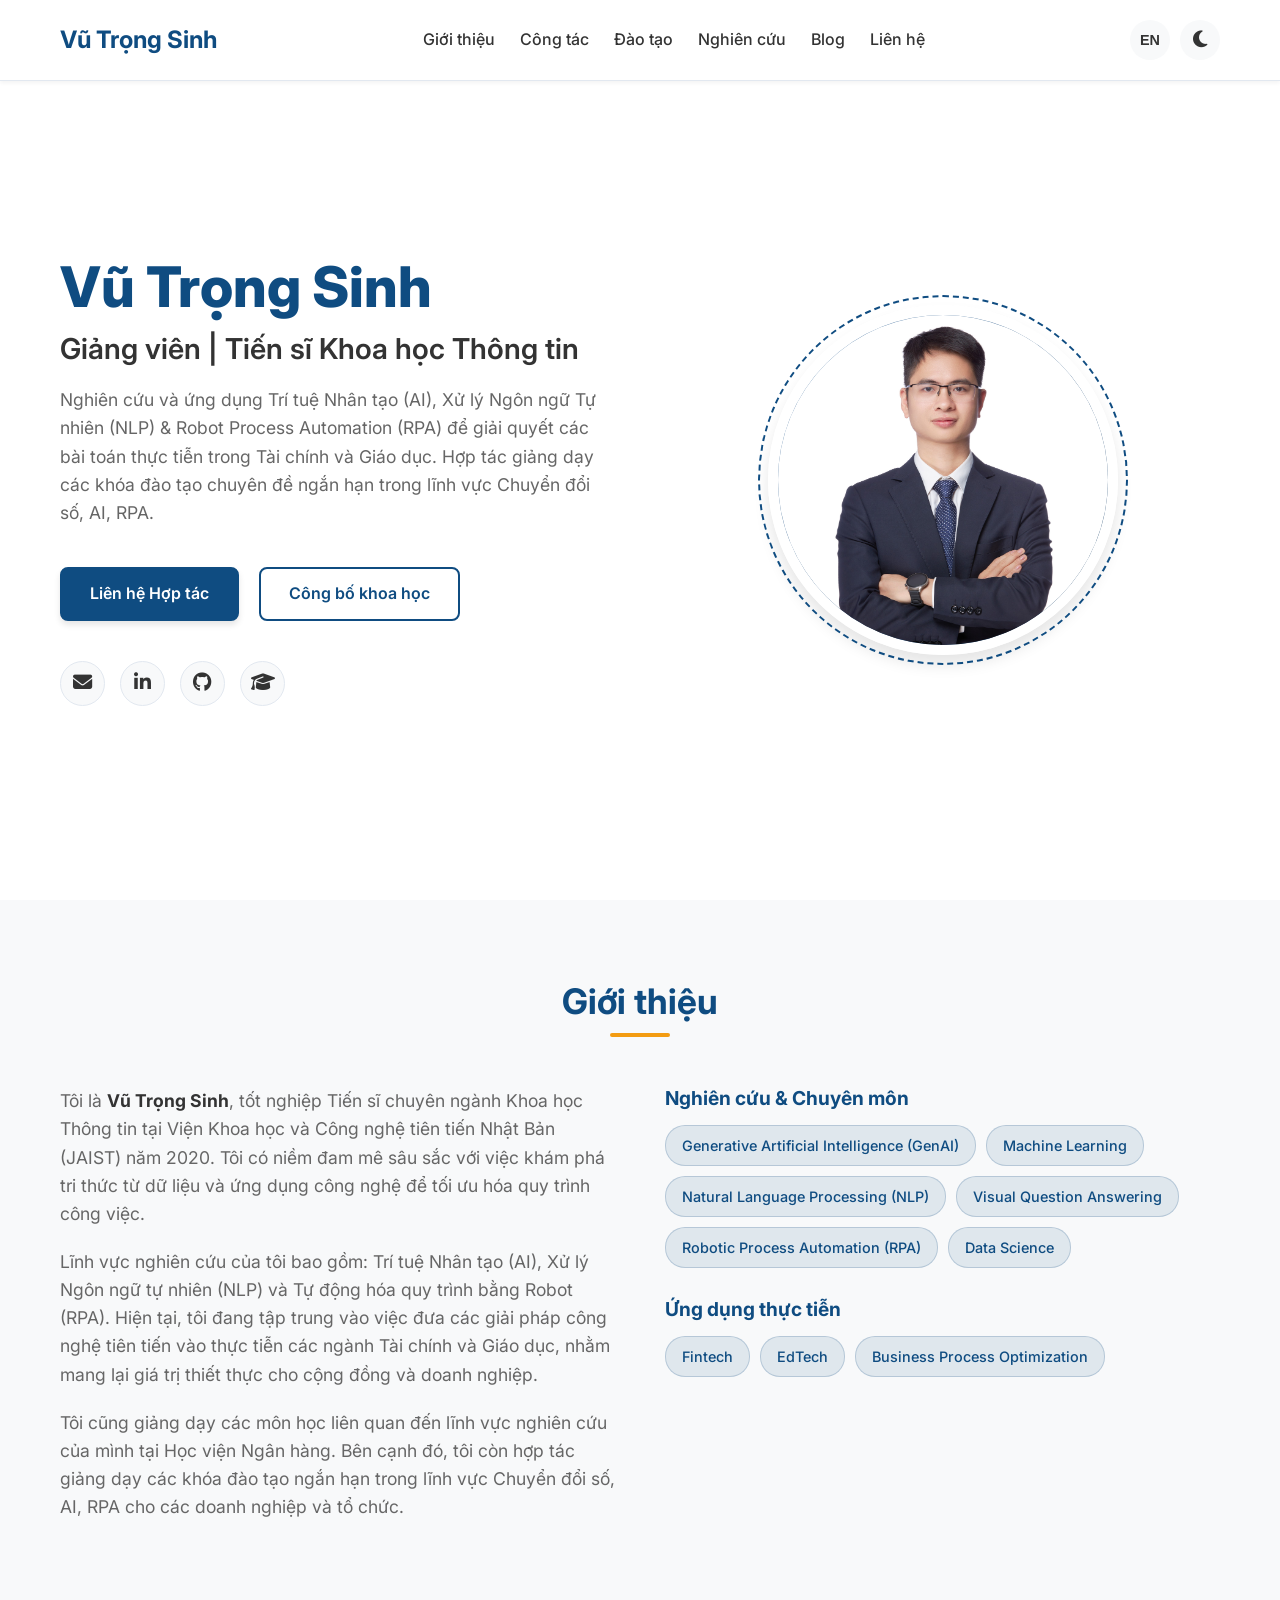
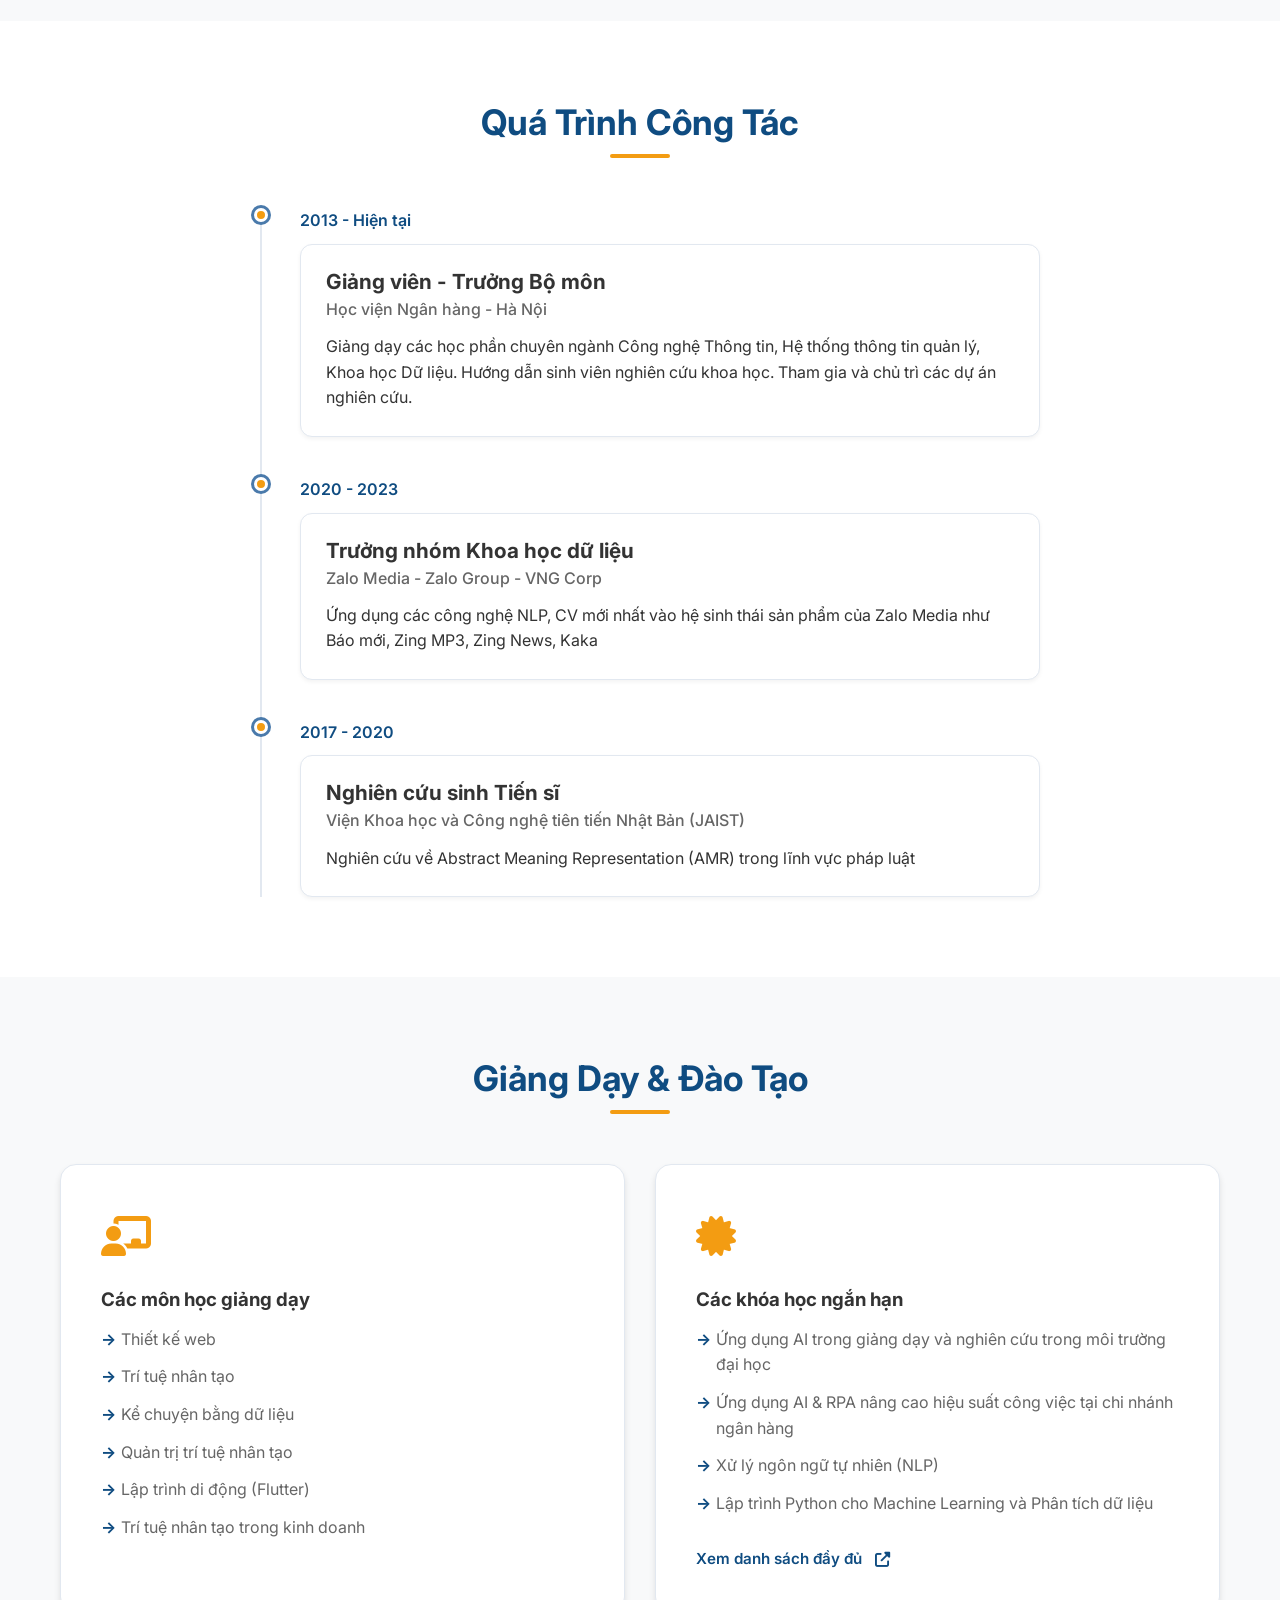
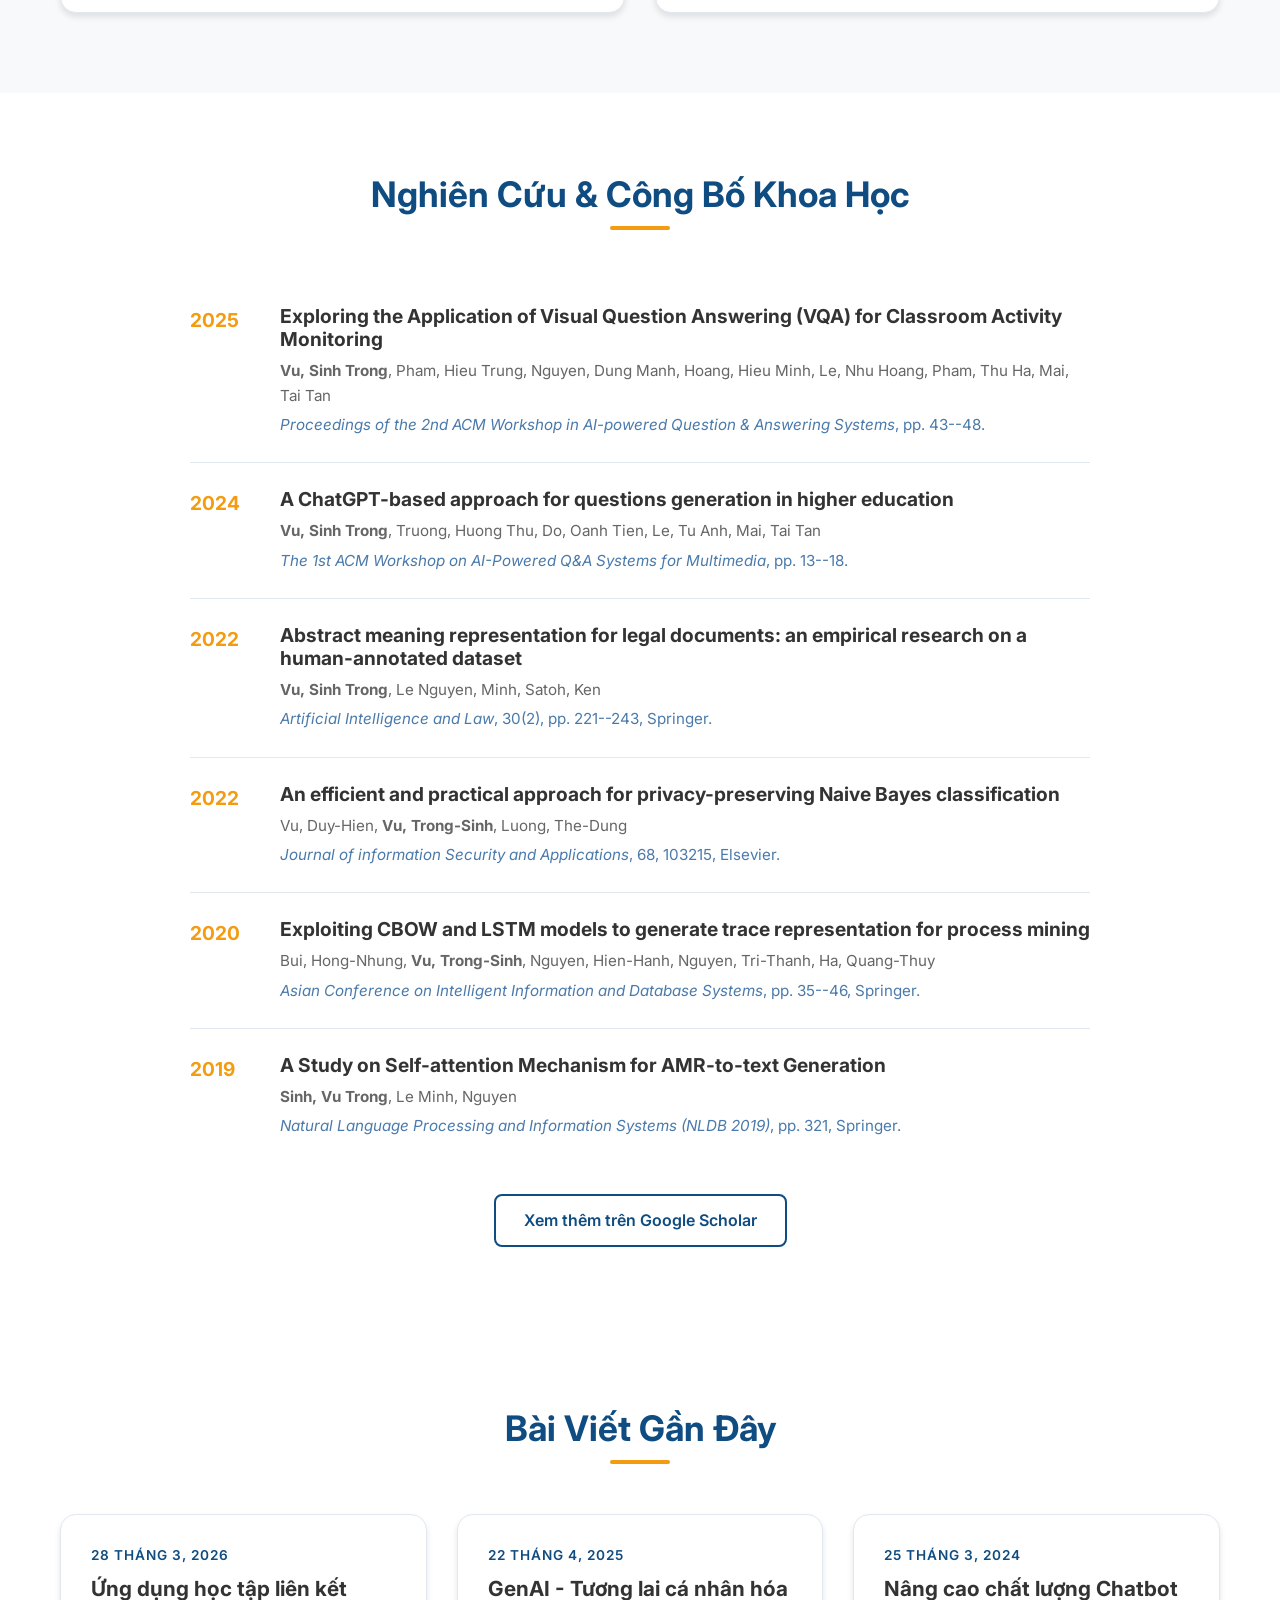
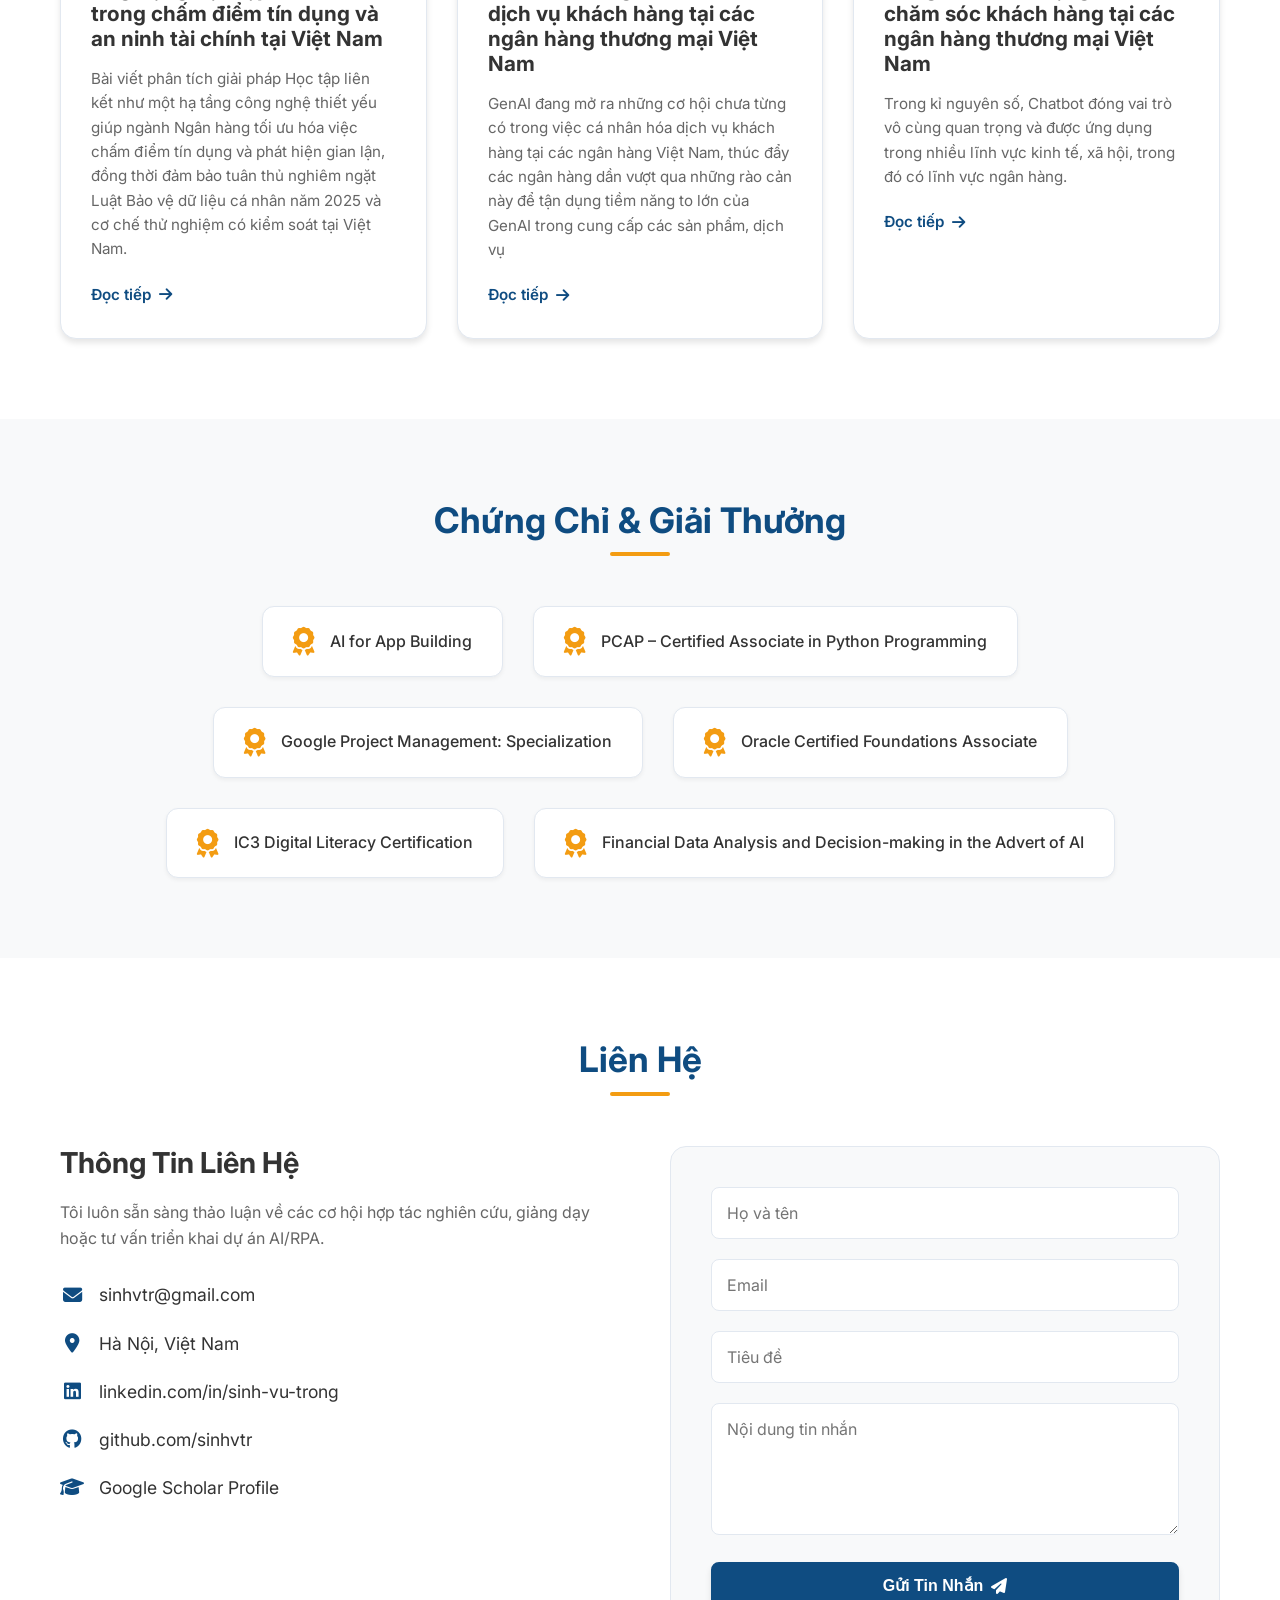
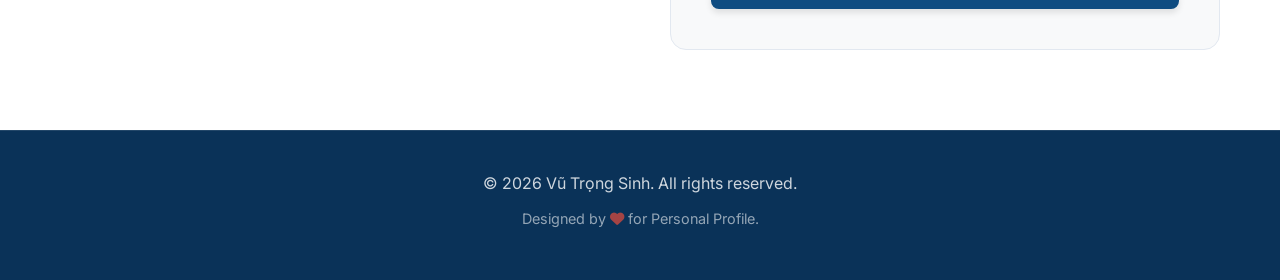
==== index.html @ a56f9a27 "initial commit for personal website" ====
<!DOCTYPE html>
<html lang="vi" data-theme="light">

<head>
    <meta charset="UTF-8">
    <meta name="viewport" content="width=device-width, initial-scale=1.0">
    <title data-i18n="page_title">Vũ Trọng Sinh | Portfolio Khoa Học</title>
    <meta name="description"
        content="Trang web cá nhân của Tiến sĩ Vũ Trọng Sinh - Chuyên gia về Trí tuệ nhân tạo, Xử lý ngôn ngữ tự nhiên, RPA và Ứng dụng.">
    <!-- Google Fonts -->
    <link rel="preconnect" href="https://fonts.googleapis.com">
    <link rel="preconnect" href="https://fonts.gstatic.com" crossorigin>
    <link href="https://fonts.googleapis.com/css2?family=Inter:wght@300;400;500;600;700&display=swap" rel="stylesheet">
    <!-- Font Awesome -->
    <link rel="stylesheet" href="https://cdnjs.cloudflare.com/ajax/libs/font-awesome/6.4.0/css/all.min.css">
    <!-- Custom CSS -->
    <link rel="stylesheet" href="style.css">
</head>

<body>
    <!-- Navbar -->
    <nav class="navbar">
        <div class="container nav-container">
            <a href="#" class="logo">Vũ Trọng Sinh</a>
            <ul class="nav-links">
                <li><a href="#about" data-i18n="nav_about">Về tôi</a></li>
                <li><a href="#experience" data-i18n="nav_experience">Công tác</a></li>
                <li><a href="#teaching" data-i18n="nav_teaching">Giảng dạy</a></li>
                <li><a href="#research" data-i18n="nav_research">Nghiên cứu</a></li>
                <!-- <li><a href="#projects" data-i18n="nav_projects">Dự án</a></li> -->
                <li><a href="#blog" data-i18n="nav_blog">Blog</a></li>
                <li><a href="#contact" data-i18n="nav_contact">Liên hệ</a></li>
            </ul>
            <div class="nav-actions">
                <button id="lang-toggle" class="lang-toggle" aria-label="Toggle Language">
                    <span class="lang-text">EN</span>
                </button>
                <button id="theme-toggle" class="theme-toggle" aria-label="Toggle Dark Mode">
                    <i class="fas fa-moon"></i>
                </button>
                <div class="hamburger">
                    <i class="fas fa-bars"></i>
                </div>
            </div>
        </div>
    </nav>

    <!-- Hero Section -->
    <section id="hero" class="hero">
        <div class="container hero-container">
            <div class="hero-content reveal">
                <h1>Vũ Trọng Sinh</h1>
                <h2 class="subtitle" data-i18n="hero_subtitle">Tiến sĩ Khoa học Thông tin | Giảng viên Đại học</h2>
                <p class="tagline" data-i18n="hero_tagline">Nghiên cứu và ứng dụng Trí tuệ Nhân tạo (AI), Xử lý Ngôn ngữ
                    Tự nhiên (NLP) & Robot Process Automation (RPA) để giải quyết các bài toán thực tiễn trong Tài chính
                    và Giáo dục. Hợp tác giảng dạy các khóa đào tạo chuyên đề ngắn hạn trong lĩnh vực Chuyển đổi số, AI,
                    RPA. </p>
                <div class="hero-buttons">
                    <a href="#contact" class="btn btn-primary" data-i18n="btn_contact">Liên hệ Hợp tác</a>
                    <a href="#research" class="btn btn-outline" data-i18n="btn_research">Công bố khoa học</a>
                </div>
                <div class="social-links">
                    <a href="mailto:sinhvtr@gmail.com" target="_blank" aria-label="Email"><i
                            class="fas fa-envelope"></i></a>
                    <a href="https://www.linkedin.com/in/sinh-vu-trong/" target="_blank" aria-label="LinkedIn"><i
                            class="fab fa-linkedin-in"></i></a>
                    <a href="https://github.com/sinhvtr" target="_blank" aria-label="GitHub"><i
                            class="fab fa-github"></i></a>
                    <a href="https://scholar.google.com/citations?user=cxUoltwAAAAJ" target="_blank"
                        aria-label="Google Scholar"><i class="fas fa-graduation-cap"></i></a>
                </div>
            </div>
            <div class="hero-image reveal">
                <div class="image-placeholder">
                    <!-- Replace with real image later -->
                    <img src="profile_img.jpg" alt="Avatar">

                </div>
            </div>
        </div>
    </section>

    <!-- About & Skills Section -->
    <section id="about" class="section bg-light">
        <div class="container">
            <h2 class="section-title reveal" data-i18n="about_title">Về Tôi & Kỹ Năng</h2>
            <div class="about-grid">
                <div class="about-text reveal">
                    <p data-i18n="about_p1">Tôi là <strong>Vũ Trọng Sinh</strong>, tốt nghiệp Tiến sĩ chuyên ngành Khoa
                        học Thông tin tại Viện Khoa học và Công nghệ tiên tiến Nhật Bản (JAIST) năm 2020. Tôi có niềm
                        đam mê sâu sắc với việc khám phá tri thức từ dữ liệu và ứng dụng công nghệ để
                        tối ưu hóa quy trình công việc.</p>
                    <p data-i18n="about_p2">Lĩnh vực nghiên cứu của tôi bao gồm: Trí tuệ Nhân tạo (AI), Xử lý Ngôn ngữ
                        tự nhiên (NLP) và Tự động hóa quy trình bằng Robot (RPA). Hiện tại, tôi đang tập trung vào việc
                        đưa các giải pháp công nghệ tiên tiến vào thực tiễn các ngành Tài chính và Giáo dục, nhằm mang
                        lại giá trị thiết thực cho cộng đồng và doanh nghiệp.</p>
                    <p data-i18n="about_p3">Tôi cũng giảng dạy các môn học liên quan đến lĩnh vực nghiên cứu của mình
                        tại Học viện Ngân hàng. Bên cạnh đó, tôi còn hợp tác giảng dạy các khóa đào tạo ngắn hạn
                        trong lĩnh vực Chuyển đổi số, AI, RPA cho các doanh nghiệp và tổ chức.</p>
                </div>
                <div class="skills-container reveal">
                    <div class="skill-category">
                        <h3 data-i18n="skills_research_title">Nghiên cứu & Chuyên môn</h3>
                        <div class="skill-tags">
                            <span class="tag">Generative Artificial Intelligence (GenAI)</span>
                            <span class="tag">Machine Learning</span>
                            <span class="tag">Natural Language Processing (NLP)</span>
                            <span class="tag">Visual Question Answering</span>
                            <span class="tag">Robotic Process Automation (RPA)</span>
                            <span class="tag">Data Science</span>
                        </div>
                    </div>
                    <div class="skill-category mt-3">
                        <h3 data-i18n="skills_app_title">Ứng dụng thực tiễn</h3>
                        <div class="skill-tags">
                            <span class="tag">Fintech</span>
                            <span class="tag">EdTech</span>
                            <span class="tag">Business Process Optimization</span>
                        </div>
                    </div>
                </div>
            </div>
        </div>
    </section>

    <!-- Experience Section -->
    <section id="experience" class="section">
        <div class="container">
            <h2 class="section-title reveal" data-i18n="exp_title">Quá Trình Công Tác</h2>
            <div class="timeline reveal">
                <div class="timeline-item">
                    <div class="timeline-dot"></div>
                    <div class="timeline-date" data-i18n="exp_1_date">2013 - Hiện tại</div>
                    <div class="timeline-content">
                        <h3 data-i18n="exp_1_title">Giảng viên & Nghiên cứu viên</h3>
                        <h4 data-i18n="exp_1_org">Đại học [Tên trường Đại học]</h4>
                        <p data-i18n="exp_1_desc">Giảng dạy các học phần chuyên ngành Công nghệ Thông tin. Hướng dẫn
                            sinh viên nghiên cứu khoa học. Tham gia và chủ trì các dự án nghiên cứu cấp trường/bộ.</p>
                    </div>
                </div>
                <div class="timeline-item">
                    <div class="timeline-dot"></div>
                    <div class="timeline-date">2020 - 2023</div>
                    <div class="timeline-content">
                        <h3 data-i18n="exp_2_title">Nghiên cứu sinh Tiến sĩ</h3>
                        <h4 data-i18n="exp_2_org">[Tên Viện/Trường]</h4>
                        <p data-i18n="exp_2_desc">Thực hiện luận án Tiến sĩ chuyên ngành Khoa học Thông tin với đề tài
                            liên quan đến Ứng dụng NLP trong phân tích dữ liệu văn bản tiếng Việt.</p>
                    </div>
                </div>
                <div class="timeline-item">
                    <div class="timeline-dot"></div>
                    <div class="timeline-date">2017 - 2020</div>
                    <div class="timeline-content">
                        <h3 data-i18n="exp_3_title">Nghiên cứu sinh Tiến sĩ</h3>
                        <h4 data-i18n="exp_3_org">[Tên Viện/Trường]</h4>
                        <p data-i18n="exp_3_desc">Thực hiện luận án Tiến sĩ chuyên ngành Khoa học Thông tin với đề tài
                            liên quan đến Ứng dụng NLP trong phân tích dữ liệu văn bản tiếng Việt.</p>
                    </div>
                </div>
            </div>
        </div>
    </section>

    <!-- Teaching Section -->
    <section id="teaching" class="section bg-light">
        <div class="container">
            <h2 class="section-title reveal" data-i18n="teaching_title">Giảng Dạy & Đào Tạo</h2>
            <div class="grid-2-col">
                <div class="card reveal">
                    <div class="card-icon"><i class="fas fa-chalkboard-teacher"></i></div>
                    <h3 data-i18n="teaching_courses_title">Các Môn Học Giảng Dạy</h3>
                    <ul class="styled-list">
                        <li data-i18n="course_1">Khai phá dữ liệu (Data Mining)</li>
                        <li data-i18n="course_2">Trí tuệ Nhân tạo (Artificial Intelligence)</li>
                        <li data-i18n="course_3">Xử lý Ngôn ngữ Tự nhiên (NLP)</li>
                        <li data-i18n="course_4">Hệ thống Thông tin Quản lý</li>
                        <li data-i18n="course_5">Hệ thống Thông tin Quản lý</li>
                        <li data-i18n="course_6">Hệ thống Thông tin Quản lý</li>
                    </ul>
                </div>
                <div class="card reveal">
                    <div class="card-icon"><i class="fas fa-certificate"></i></div>
                    <h3 data-i18n="teaching_short_title">Khóa Học Ngắn Hạn & Đào Tạo</h3>
                    <ul class="styled-list">
                        <li data-i18n="short_1">Ứng dụng RPA trong Doanh nghiệp (Cơ bản & Nâng cao)</li>
                        <li data-i18n="short_2">Phân tích Dữ liệu cho Tài chính</li>
                        <li data-i18n="short_3">AI cho Giáo dục: Công cụ và Phương pháp</li>
                        <li data-i18n="short_4">AI cho Giáo dục: Công cụ và Phương pháp</li>
                    </ul>
                    <div class="mt-3">
                        <a href="https://docs.google.com/spreadsheets/d/1wIaTmwyQDtJmed0iiO2BJf4ZePqcL3Fdv2K76Bem3_E/edit?gid=0#gid=0"
                            target="_blank" class="read-more">
                            <span data-i18n="view_full_list">Xem danh sách đầy đủ</span> <i
                                class="fas fa-external-link-alt" style="margin-left: 5px;"></i>
                        </a>
                    </div>
                </div>
            </div>
        </div>
    </section>

    <!-- Research & Publications Section -->
    <section id="research" class="section">
        <div class="container">
            <h2 class="section-title reveal" data-i18n="research_title">Nghiên Cứu & Công Bố Khoa Học</h2>

            <div class="publications-list reveal">
                <!-- Publication Item 1 -->
                <div class="pub-item">
                    <div class="pub-year">2025</div>
                    <div class="pub-details">
                        <h4><a href="#" data-i18n="pub_1_title">Exploring the Application of Visual Question Answering
                                (VQA) for Classroom Activity Monitoring</a></h4>
                        <p class="authors"><strong>Vu, Sinh Trong</strong>, Pham, Hieu Trung, Nguyen, Dung Manh, Hoang,
                            Hieu Minh, Le, Nhu Hoang, Pham, Thu Ha, Mai, Tai Tan</p>
                        <p class="journal" data-i18n="pub_1_journal"><em>Proceedings of the 2nd ACM Workshop in
                                AI-powered Question & Answering Systems</em>, pp. 43--48.</p>
                    </div>
                </div>
                <!-- Publication Item 2 -->
                <div class="pub-item">
                    <div class="pub-year">2024</div>
                    <div class="pub-details">
                        <h4><a href="#" data-i18n="pub_2_title">A ChatGPT-based approach for questions generation in
                                higher education</a></h4>
                        <p class="authors"><strong>Vu, Sinh Trong</strong>, Truong, Huong Thu, Do, Oanh Tien, Le, Tu
                            Anh, Mai, Tai Tan</p>
                        <p class="journal" data-i18n="pub_2_journal"><em>The 1st ACM Workshop on AI-Powered Q&A Systems
                                for Multimedia</em>, pp. 13--18.</p>
                    </div>
                </div>
                <!-- Publication Item 3 -->
                <div class="pub-item">
                    <div class="pub-year">2022</div>
                    <div class="pub-details">
                        <h4><a href="#" data-i18n="pub_3_title">Abstract meaning representation for legal documents: an
                                empirical research on a human-annotated dataset</a></h4>
                        <p class="authors"><strong>Vu, Sinh Trong</strong>, Le Nguyen, Minh, Satoh, Ken</p>
                        <p class="journal" data-i18n="pub_3_journal"><em>Artificial Intelligence and Law</em>, 30(2),
                            pp. 221--243, Springer.</p>
                    </div>
                </div>
                <!-- Publication Item 4 -->
                <div class="pub-item">
                    <div class="pub-year">2022</div>
                    <div class="pub-details">
                        <h4><a href="#" data-i18n="pub_4_title">An efficient and practical approach for
                                privacy-preserving Naive Bayes classification</a></h4>
                        <p class="authors">Vu, Duy-Hien, <strong>Vu, Trong-Sinh</strong>, Luong, The-Dung</p>
                        <p class="journal" data-i18n="pub_4_journal"><em>Journal of information Security and
                                Applications</em>, 68, 103215, Elsevier.</p>
                    </div>
                </div>
                <!-- Publication Item 5 -->
                <div class="pub-item">
                    <div class="pub-year">2020</div>
                    <div class="pub-details">
                        <h4><a href="#" data-i18n="pub_5_title">Exploiting CBOW and LSTM models to generate trace
                                representation for process mining</a></h4>
                        <p class="authors">Bui, Hong-Nhung, <strong>Vu, Trong-Sinh</strong>, Nguyen, Hien-Hanh, Nguyen,
                            Tri-Thanh, Ha, Quang-Thuy</p>
                        <p class="journal" data-i18n="pub_5_journal"><em>Asian Conference on Intelligent Information and
                                Database Systems</em>, pp. 35--46, Springer.</p>
                    </div>
                </div>
                <!-- Publication Item 6 -->
                <div class="pub-item">
                    <div class="pub-year">2019</div>
                    <div class="pub-details">
                        <h4><a href="#" data-i18n="pub_6_title">A Study on Self-attention Mechanism for AMR-to-text
                                Generation</a></h4>
                        <p class="authors"><strong>Sinh, Vu Trong</strong>, Le Minh, Nguyen</p>
                        <p class="journal" data-i18n="pub_6_journal"><em>Natural Language Processing and Information
                                Systems (NLDB 2019)</em>, pp. 321, Springer.</p>
                    </div>
                </div>
            </div>

            <div class="text-center mt-3 reveal">
                <a href="https://scholar.google.com/citations?hl=en&user=cxUoltwAAAAJ" class="btn btn-outline"
                    data-i18n="btn_scholar"><i class="fab fa-google"></i> Xem thêm trên
                    Google Scholar</a>
            </div>
        </div>
    </section>

    <!-- Featured Projects Section (Temporarily hidden)
    <section id="projects" class="section bg-light">
        <div class="container">
            <h2 class="section-title reveal" data-i18n="projects_title">Dự Án Nổi Bật</h2>
            <div class="grid-3-col">
                <div class="project-card reveal">
                    <div class="project-img">
                        <i class="fas fa-robot"></i>
                    </div>
                    <div class="project-content">
                        <h3 data-i18n="proj_1_title">Hệ thống Hỏi đáp Thông minh (Chatbot) cho Tư vấn Tuyển sinh</h3>
                        <p data-i18n="proj_1_desc">Ứng dụng NLP và mô hình Deep Learning để xây dựng chatbot hỗ trợ tư
                            vấn tuyển sinh tự động cho trường Đại học, giảm tải 80% công việc cho tư vấn viên.</p>
                        <div class="project-tags">
                            <span class="tag">NLP</span>
                            <span class="tag">Chatbot</span>
                        </div>
                    </div>
                </div>
                <div class="project-card reveal">
                    <div class="project-img">
                        <i class="fas fa-chart-line"></i>
                    </div>
                    <div class="project-content">
                        <h3 data-i18n="proj_2_title">Phần mềm Phân tích rủi ro Tín dụng</h3>
                        <p data-i18n="proj_2_desc">Mô hình Machine Learning dự đoán rủi ro tín dụng cá nhân dựa trên dữ
                            liệu phi cấu trúc và lịch sử giao dịch.</p>
                        <div class="project-tags">
                            <span class="tag">Machine Learning</span>
                            <span class="tag">Finance</span>
                        </div>
                    </div>
                </div>
                <div class="project-card reveal">
                    <div class="project-img">
                        <i class="fas fa-cogs"></i>
                    </div>
                    <div class="project-content">
                        <h3 data-i18n="proj_3_title">Triển khai RPA cho Doanh nghiệp Kế toán</h3>
                        <p data-i18n="proj_3_desc">Xây dựng quy trình robot tự động trích xuất dữ liệu từ hóa đơn và
                            nhập liệu vào hệ thống ERP.</p>
                        <div class="project-tags">
                            <span class="tag">RPA</span>
                            <span class="tag">Automation</span>
                        </div>
                    </div>
                </div>
            </div>
        </div>
    </section>
    -->

    <!-- Blog / Articles Section -->
    <section id="blog" class="section">
        <div class="container">
            <h2 class="section-title reveal" data-i18n="blog_title">Bài Viết Gần Đây</h2>
            <div class="grid-3-col">
                <article class="blog-card reveal">
                    <div class="blog-date" data-i18n="blog_1_date">15 Tháng 5, 2024</div>
                    <h3><a href="#" data-i18n="blog_1_title">Tương lai của RPA kết hợp với Generative AI</a></h3>
                    <p data-i18n="blog_1_desc">Sự kết hợp giữa RPA truyền thống và các mô hình AI tạo sinh đang mở ra
                        một kỷ nguyên mới cho tự động hóa thông minh (Intelligent Automation)...</p>
                    <a href="https://tapchinganhang.gov.vn/ung-dung-hoc-tap-lien-ket-trong-cham-diem-tin-dung-va-an-ninh-tai-chinh-tai-viet-nam-17103.html"
                        class="read-more"><span data-i18n="read_more">Đọc tiếp</span> <i
                            class="fas fa-arrow-right"></i></a>
                </article>
                <article class="blog-card reveal">
                    <div class="blog-date" data-i18n="blog_2_date">02 Tháng 4, 2024</div>
                    <h3><a href="#" data-i18n="blog_2_title">Ứng dụng xử lý ngôn ngữ tự nhiên trong EdTech</a></h3>
                    <p data-i18n="blog_2_desc">Công nghệ NLP có thể giúp chấm điểm tự động bài luận, cá nhân hóa lộ
                        trình học tập và tạo ra gia sư ảo thông minh...</p>
                    <a href="https://tapchinganhang.gov.vn/genai-tuong-lai-ca-nhan-hoa-dich-vu-khach-hang-tai-cac-ngan-hang-thuong-mai-viet-nam-15887.html"
                        class="read-more"><span data-i18n="read_more">Đọc tiếp</span> <i
                            class="fas fa-arrow-right"></i></a>
                </article>
                <article class="blog-card reveal">
                    <div class="blog-date" data-i18n="blog_3_date">10 Tháng 1, 2024</div>
                    <h3><a href="#" data-i18n="blog_3_title">Kinh nghiệm học tập và nghiên cứu ngành Khoa học Thông
                            tin</a></h3>
                    <p data-i18n="blog_3_desc">Chia sẻ hành trình từ một sinh viên đến khi hoàn thành luận án Tiến sĩ,
                        cùng những lời khuyên cho các bạn trẻ đam mê nghiên cứu khoa học...</p>
                    <a href="https://tapchinganhang.gov.vn/nang-cao-chat-luong-chatbot-cham-soc-khach-hang-tai-cac-ngan-hang-thuong-mai-viet-nam-10533.html"
                        class="read-more"><span data-i18n="read_more">Đọc tiếp</span> <i
                            class="fas fa-arrow-right"></i></a>
                </article>
            </div>
        </div>
    </section>

    <!-- Certifications Section -->
    <section id="certifications" class="section bg-light">
        <div class="container">
            <h2 class="section-title reveal" data-i18n="certs_title">Chứng Chỉ & Giải Thưởng</h2>
            <div class="cert-grid reveal">
                <a href="https://www.coursera.org/account/accomplishments/verify/5QPKZHTXIC0G" target="_blank"
                    class="cert-item">
                    <i class="fas fa-award"></i>
                    <p data-i18n="cert_1">AI for App Building</p>
                </a>
                <a href="https://drive.google.com/file/d/17gaPAuCD1yzYrzJC3nMMU7lUg3tg8-AB/view?usp=sharing"
                    target="_blank" class="cert-item">
                    <i class="fas fa-award"></i>
                    <p data-i18n="cert_2">PCAP – Certified Associate in Python Programming</p>
                </a>
                <a href="https://www.coursera.org/account/accomplishments/specialization/certificate/GPRBYRW6QBJ3"
                    target="_blank" class="cert-item">
                    <i class="fas fa-award"></i>
                    <p data-i18n="cert_3">Google Project Management: Specialization</p>
                </a>
                <a href="https://drive.google.com/file/d/1jEYyH1ntcAOux2Bd59PCnlznKbaUT6XK/view?usp=sharing"
                    target="_blank" class="cert-item">
                    <i class="fas fa-award"></i>
                    <p data-i18n="cert_4">Oracle Certified Foundations Associate</p>
                </a>
                <a href="https://drive.google.com/file/d/1vabAfMkGoslwMIiHFoN79-OD0hROEdA0/view?usp=sharing"
                    target="_blank" class="cert-item">
                    <i class="fas fa-award"></i>
                    <p data-i18n="cert_5">IC3 Digital Literacy Certification</p>
                </a>
                <a href="https://drive.google.com/file/d/1mk-GWx3OaBk9muuPE2KvGDs7HVqGiYLZ/view?usp=sharing"
                    target="_blank" class="cert-item">
                    <i class="fas fa-award"></i>
                    <p data-i18n="cert_6">Financial Data Analysis and Decision-making in the Advert of AI</p>
                </a>
            </div>
        </div>
    </section>

    <!-- Contact Section -->
    <section id="contact" class="section">
        <div class="container">
            <h2 class="section-title reveal" data-i18n="contact_title">Liên Hệ</h2>
            <div class="contact-grid">
                <div class="contact-info reveal">
                    <h3 data-i18n="contact_info_title">Thông Tin Liên Hệ</h3>
                    <p data-i18n="contact_desc">Tôi luôn sẵn sàng thảo luận về các cơ hội hợp tác nghiên cứu, giảng dạy
                        hoặc tư vấn triển khai dự án AI/RPA.</p>
                    <ul class="contact-list">
                        <li>
                            <i class="fas fa-envelope"></i>
                            <span>sinhvtr@gmail.com</span>
                        </li>
                        <li>
                            <i class="fas fa-map-marker-alt"></i>
                            <span data-i18n="contact_location">Thanh Xuân, Hà Nội, Việt Nam</span>
                        </li>
                        <li>
                            <i class="fab fa-linkedin"></i>
                            <a href="https://www.linkedin.com/in/sinh-vu-trong/">linkedin.com/in/sinh-vu-trong</a>
                        </li>
                        <li>
                            <i class="fab fa-github"></i>
                            <a href="https://github.com/sinhvtr">github.com/sinhvtr</a>
                        </li>
                        <li>
                            <i class="fas fa-graduation-cap"></i>
                            <a href="https://scholar.google.com/citations?hl=en&user=cxUoltwAAAAJ">Google Scholar
                                Profile</a>
                        </li>
                    </ul>
                </div>
                <div class="contact-form reveal">
                    <form id="contactForm" action="https://formspree.io/f/your_form_id" method="POST">
                        <div class="form-group">
                            <input type="text" name="name" data-i18n-placeholder="form_name" placeholder="Họ và tên"
                                required>
                        </div>
                        <div class="form-group">
                            <input type="email" name="email" placeholder="Email" required>
                        </div>
                        <div class="form-group">
                            <input type="text" name="subject" data-i18n-placeholder="form_subject"
                                placeholder="Tiêu đề">
                        </div>
                        <div class="form-group">
                            <textarea name="message" rows="5" data-i18n-placeholder="form_message"
                                placeholder="Nội dung tin nhắn" required></textarea>
                        </div>
                        <button type="submit" class="btn btn-primary"><span data-i18n="btn_submit">Gửi Tin Nhắn</span>
                            <i class="fas fa-paper-plane"></i></button>
                    </form>
                </div>
            </div>
        </div>
    </section>

    <!-- Footer -->
    <footer class="footer">
        <div class="container text-center">
            <p>&copy; <span id="year">2026</span> Vũ Trọng Sinh. <span data-i18n="footer_rights">All rights
                    reserved.</span></p>
            <p class="small-text"><span data-i18n="footer_design">Designed by</span> <i
                    class="fas fa-heart text-danger"></i> <span data-i18n="footer_for">for Personal Profile.</span></p>
        </div>
    </footer>

    <!-- Scripts -->
    <script src="script.js"></script>
</body>

</html>
---- style.css ----
/* CSS Variables for Theming */
:root {
    /* Colors - Light Theme (Default Navy/Blue) */
    --primary-color: #0F4C81; /* Classic Blue / Navy */
    --primary-light: #4A7AAB;
    --primary-dark: #0A3258;
    --secondary-color: #F39C12; /* Accent Color - Gold/Orange */
    
    --text-main: #333333;
    --text-muted: #666666;
    --text-inverse: #FFFFFF;
    
    --bg-main: #FFFFFF;
    --bg-light: #F8F9FA;
    --bg-card: #FFFFFF;
    
    --border-color: #E2E8F0;
    
    /* Box Shadow */
    --shadow-sm: 0 2px 4px rgba(0,0,0,0.05);
    --shadow-md: 0 4px 6px rgba(0,0,0,0.1);
    --shadow-lg: 0 10px 15px rgba(0,0,0,0.1);
    --shadow-hover: 0 15px 30px rgba(15, 76, 129, 0.15);
    
    /* Typography */
    --font-sans: 'Inter', system-ui, -apple-system, sans-serif;
    
    /* Transitions */
    --transition-fast: 0.2s ease;
    --transition-normal: 0.3s ease;
    --transition-slow: 0.5s ease;
}

[data-theme="dark"] {
    /* Colors - Dark Theme */
    --primary-color: #4A90E2; 
    --primary-light: #7EABDF;
    --primary-dark: #2C5B94;
    --secondary-color: #F5B041;
    
    --text-main: #E2E8F0;
    --text-muted: #A0AEC0;
    --text-inverse: #1A202C;
    
    --bg-main: #0F172A; /* Slate 900 */
    --bg-light: #1E293B; /* Slate 800 */
    --bg-card: #1E293B;
    
    --border-color: #334155;
    
    --shadow-sm: 0 2px 4px rgba(0,0,0,0.2);
    --shadow-md: 0 4px 6px rgba(0,0,0,0.3);
    --shadow-lg: 0 10px 15px rgba(0,0,0,0.4);
    --shadow-hover: 0 15px 30px rgba(0,0,0,0.5);
}

/* Base Styles */
* {
    margin: 0;
    padding: 0;
    box-sizing: border-box;
}

html {
    scroll-behavior: smooth;
    scroll-padding-top: 80px; /* Adjust based on navbar height */
}

body {
    font-family: var(--font-sans);
    color: var(--text-main);
    background-color: var(--bg-main);
    line-height: 1.6;
    transition: background-color var(--transition-normal), color var(--transition-normal);
}

a {
    color: var(--primary-color);
    text-decoration: none;
    transition: color var(--transition-fast);
}

a:hover {
    color: var(--primary-dark);
}

ul {
    list-style: none;
}

img {
    max-width: 100%;
    height: auto;
}

.container {
    width: 100%;
    max-width: 1200px;
    margin: 0 auto;
    padding: 0 20px;
}

.section {
    padding: 80px 0;
}

.bg-light {
    background-color: var(--bg-light);
}

.section-title {
    font-size: 2.2rem;
    font-weight: 700;
    color: var(--primary-color);
    margin-bottom: 50px;
    text-align: center;
    position: relative;
    padding-bottom: 15px;
}

.section-title::after {
    content: '';
    position: absolute;
    bottom: 0;
    left: 50%;
    transform: translateX(-50%);
    width: 60px;
    height: 4px;
    background-color: var(--secondary-color);
    border-radius: 2px;
}

.text-center {
    text-align: center;
}

.mt-3 {
    margin-top: 30px;
}

.text-danger {
    color: #e74c3c;
}

/* Typography Utility */
h1, h2, h3, h4, h5, h6 {
    line-height: 1.2;
    margin-bottom: 15px;
    color: var(--text-main);
}

/* Buttons */
.btn {
    display: inline-flex;
    align-items: center;
    justify-content: center;
    padding: 12px 28px;
    font-weight: 600;
    border-radius: 8px;
    cursor: pointer;
    transition: all var(--transition-normal);
    border: 2px solid transparent;
    font-size: 1rem;
    gap: 8px;
}

.btn-primary {
    background-color: var(--primary-color);
    color: #fff;
    border-color: var(--primary-color);
    box-shadow: var(--shadow-md);
}

.btn-primary:hover {
    background-color: transparent;
    color: var(--primary-color);
    transform: translateY(-2px);
    box-shadow: var(--shadow-lg);
}

.btn-outline {
    background-color: transparent;
    color: var(--primary-color);
    border-color: var(--primary-color);
}

.btn-outline:hover {
    background-color: var(--primary-color);
    color: #fff;
    transform: translateY(-2px);
    box-shadow: var(--shadow-lg);
}

[data-theme="dark"] .btn-primary {
    color: var(--bg-main);
}
[data-theme="dark"] .btn-primary:hover {
    color: var(--primary-color);
}

/* Navbar */
.navbar {
    position: fixed;
    top: 0;
    left: 0;
    width: 100%;
    background-color: rgba(var(--bg-main-rgb), 0.95);
    backdrop-filter: blur(10px);
    -webkit-backdrop-filter: blur(10px);
    z-index: 1000;
    transition: all var(--transition-normal);
    box-shadow: var(--shadow-sm);
}

/* We need to use background color directly since rgba with CSS var is tricky without proper format, let's fallback */
.navbar {
    background-color: var(--bg-main);
    border-bottom: 1px solid var(--border-color);
}

.navbar.scrolled {
    padding: 10px 0;
    box-shadow: var(--shadow-md);
}

.nav-container {
    display: flex;
    justify-content: space-between;
    align-items: center;
    height: 80px;
}

.logo {
    font-size: 1.5rem;
    font-weight: 700;
    color: var(--primary-color);
}

.logo:hover {
    color: var(--primary-dark);
}

.nav-links {
    display: flex;
    gap: 25px;
}

.nav-links a {
    color: var(--text-main);
    font-weight: 500;
    position: relative;
    padding: 5px 0;
}

.nav-links a::after {
    content: '';
    position: absolute;
    bottom: 0;
    left: 0;
    width: 0;
    height: 2px;
    background-color: var(--primary-color);
    transition: width var(--transition-normal);
}

.nav-links a:hover {
    color: var(--primary-color);
}

.nav-links a:hover::after {
    width: 100%;
}

.nav-actions {
    display: flex;
    align-items: center;
    gap: 10px;
}

.theme-toggle, .lang-toggle {
    background: none;
    border: none;
    font-size: 1.2rem;
    color: var(--text-main);
    cursor: pointer;
    transition: color var(--transition-fast);
    display: flex;
    align-items: center;
    justify-content: center;
    width: 40px;
    height: 40px;
    border-radius: 50%;
    background-color: var(--bg-light);
}

.theme-toggle:hover, .lang-toggle:hover {
    color: var(--primary-color);
    background-color: var(--border-color);
}

.lang-toggle {
    font-size: 0.9rem;
    font-weight: 700;
}

.hamburger {
    display: none;
    font-size: 1.5rem;
    color: var(--text-main);
    cursor: pointer;
}

/* Hero Section */
.hero {
    padding-top: 140px; /* Offset for navbar */
    padding-bottom: 80px;
    min-height: 100vh;
    display: flex;
    align-items: center;
}

.hero-container {
    display: flex;
    align-items: center;
    justify-content: space-between;
    gap: 50px;
}

.hero-content {
    flex: 1;
}

.hero h1 {
    font-size: 3.5rem;
    font-weight: 800;
    color: var(--primary-color);
    margin-bottom: 10px;
}

.hero .subtitle {
    font-size: 1.8rem;
    font-weight: 600;
    color: var(--text-main);
    margin-bottom: 20px;
}

.hero .tagline {
    font-size: 1.1rem;
    color: var(--text-muted);
    margin-bottom: 40px;
    max-width: 600px;
}

.hero-buttons {
    display: flex;
    gap: 20px;
    margin-bottom: 40px;
}

.social-links {
    display: flex;
    gap: 15px;
}

.social-links a {
    display: flex;
    align-items: center;
    justify-content: center;
    width: 45px;
    height: 45px;
    border-radius: 50%;
    background-color: var(--bg-light);
    color: var(--text-main);
    font-size: 1.2rem;
    transition: all var(--transition-normal);
    border: 1px solid var(--border-color);
}

.social-links a:hover {
    background-color: var(--primary-color);
    color: #fff;
    transform: translateY(-3px);
    box-shadow: var(--shadow-md);
    border-color: var(--primary-color);
}

.hero-image {
    flex: 1;
    display: flex;
    justify-content: center;
}

.image-placeholder {
    width: 350px;
    height: 350px;
    border-radius: 50%;
    background: linear-gradient(135deg, var(--primary-light), var(--primary-dark));
    display: flex;
    align-items: center;
    justify-content: center;
    font-size: 8rem;
    color: rgba(255, 255, 255, 0.8);
    box-shadow: var(--shadow-lg);
    position: relative;
    border: 10px solid var(--bg-main);
}

.image-placeholder img {
    width: 100%;
    height: 100%;
    object-fit: cover;
    border-radius: 50%;
    z-index: 1;
}

.image-placeholder::before {
    content: '';
    position: absolute;
    top: -20px;
    left: -20px;
    right: -20px;
    bottom: -20px;
    border: 2px dashed var(--primary-color);
    border-radius: 50%;
    animation: rotate 20s linear infinite;
}

@keyframes rotate {
    100% { transform: rotate(360deg); }
}

/* About & Skills */
.about-grid {
    display: grid;
    grid-template-columns: 1fr 1fr;
    gap: 50px;
    align-items: start;
}

.about-text p {
    margin-bottom: 20px;
    font-size: 1.1rem;
    color: var(--text-muted);
}

.about-text strong {
    color: var(--text-main);
}

.skill-category h3 {
    font-size: 1.2rem;
    margin-bottom: 15px;
    color: var(--primary-color);
}

.skill-tags {
    display: flex;
    flex-wrap: wrap;
    gap: 10px;
}

.tag {
    background-color: rgba(15, 76, 129, 0.1);
    color: var(--primary-color);
    padding: 8px 16px;
    border-radius: 20px;
    font-size: 0.9rem;
    font-weight: 500;
    border: 1px solid rgba(15, 76, 129, 0.2);
    transition: all var(--transition-fast);
}

[data-theme="dark"] .tag {
    background-color: rgba(74, 144, 226, 0.1);
    border-color: rgba(74, 144, 226, 0.3);
}

.tag:hover {
    background-color: var(--primary-color);
    color: #fff;
    transform: translateY(-2px);
}

/* Timeline */
.timeline {
    position: relative;
    max-width: 800px;
    margin: 0 auto;
}

.timeline::before {
    content: '';
    position: absolute;
    top: 0;
    left: 20px;
    height: 100%;
    width: 2px;
    background-color: var(--border-color);
}

.timeline-item {
    position: relative;
    padding-left: 60px;
    margin-bottom: 40px;
}

.timeline-item:last-child {
    margin-bottom: 0;
}

.timeline-dot {
    position: absolute;
    top: 0;
    left: 14px;
    width: 14px;
    height: 14px;
    border-radius: 50%;
    background-color: var(--secondary-color);
    border: 3px solid var(--bg-main);
    box-shadow: 0 0 0 3px var(--primary-light);
}

.timeline-date {
    font-weight: 600;
    color: var(--primary-color);
    margin-bottom: 10px;
    font-size: 1rem;
}

.timeline-content {
    background-color: var(--bg-card);
    padding: 25px;
    border-radius: 12px;
    box-shadow: var(--shadow-sm);
    border: 1px solid var(--border-color);
    transition: all var(--transition-normal);
}

.timeline-content:hover {
    box-shadow: var(--shadow-md);
    transform: translateY(-3px);
    border-color: var(--primary-light);
}

.timeline-content h3 {
    font-size: 1.3rem;
    margin-bottom: 5px;
}

.timeline-content h4 {
    font-size: 1rem;
    font-weight: 500;
    color: var(--text-muted);
    margin-bottom: 15px;
}

/* Grids */
.grid-2-col {
    display: grid;
    grid-template-columns: 1fr 1fr;
    gap: 30px;
}

.grid-3-col {
    display: grid;
    grid-template-columns: repeat(3, 1fr);
    gap: 30px;
}

/* Cards */
.card {
    background-color: var(--bg-card);
    padding: 40px;
    border-radius: 16px;
    box-shadow: var(--shadow-md);
    border: 1px solid var(--border-color);
    transition: all var(--transition-normal);
    height: 100%;
}

.card:hover {
    transform: translateY(-5px);
    box-shadow: var(--shadow-hover);
    border-color: var(--primary-light);
}

.card-icon {
    font-size: 2.5rem;
    color: var(--secondary-color);
    margin-bottom: 20px;
}

.styled-list {
    padding-left: 20px;
}

.styled-list li {
    margin-bottom: 12px;
    position: relative;
    list-style-type: none;
    color: var(--text-muted);
}

.styled-list li::before {
    content: '→';
    position: absolute;
    left: -20px;
    color: var(--primary-color);
    font-weight: bold;
}

/* Publications */
.publications-list {
    max-width: 900px;
    margin: 0 auto;
}

.pub-item {
    display: flex;
    gap: 30px;
    padding: 25px 0;
    border-bottom: 1px solid var(--border-color);
    transition: all var(--transition-normal);
}

.pub-item:last-child {
    border-bottom: none;
}

.pub-item:hover {
    background-color: rgba(var(--primary-color), 0.02);
    border-radius: 8px;
    padding: 25px 15px;
}

.pub-year {
    font-size: 1.2rem;
    font-weight: 700;
    color: var(--secondary-color);
    min-width: 60px;
}

.pub-details h4 {
    font-size: 1.2rem;
    margin-bottom: 8px;
}

.pub-details h4 a {
    color: var(--text-main);
}

.pub-details h4 a:hover {
    color: var(--primary-color);
}

.pub-details .authors {
    color: var(--text-muted);
    font-size: 0.95rem;
    margin-bottom: 5px;
}

.pub-details .journal {
    font-size: 0.95rem;
    color: var(--primary-light);
}

/* Project Cards */
.project-card {
    background-color: var(--bg-main);
    border-radius: 16px;
    overflow: hidden;
    box-shadow: var(--shadow-md);
    border: 1px solid var(--border-color);
    transition: all var(--transition-normal);
    display: flex;
    flex-direction: column;
}

.project-card:hover {
    transform: translateY(-10px);
    box-shadow: var(--shadow-hover);
}

.project-img {
    height: 200px;
    background: linear-gradient(135deg, var(--primary-color), var(--primary-dark));
    display: flex;
    align-items: center;
    justify-content: center;
    font-size: 4rem;
    color: rgba(255, 255, 255, 0.8);
}

.project-content {
    padding: 25px;
    flex: 1;
    display: flex;
    flex-direction: column;
}

.project-content h3 {
    font-size: 1.2rem;
    margin-bottom: 15px;
}

.project-content p {
    color: var(--text-muted);
    font-size: 0.95rem;
    margin-bottom: 20px;
    flex: 1;
}

/* Blog Cards */
.blog-card {
    background-color: var(--bg-card);
    padding: 30px;
    border-radius: 16px;
    box-shadow: var(--shadow-md);
    border: 1px solid var(--border-color);
    transition: all var(--transition-normal);
}

.blog-card:hover {
    transform: translateY(-5px);
    box-shadow: var(--shadow-hover);
}

.blog-date {
    font-size: 0.85rem;
    color: var(--primary-color);
    font-weight: 600;
    margin-bottom: 10px;
    text-transform: uppercase;
    letter-spacing: 1px;
}

.blog-card h3 {
    font-size: 1.3rem;
    margin-bottom: 15px;
}

.blog-card h3 a {
    color: var(--text-main);
}

.blog-card h3 a:hover {
    color: var(--primary-color);
}

.blog-card p {
    color: var(--text-muted);
    font-size: 0.95rem;
    margin-bottom: 20px;
}

.read-more {
    font-weight: 600;
    display: inline-flex;
    align-items: center;
    gap: 8px;
    font-size: 0.95rem;
}

.read-more:hover {
    gap: 12px;
}

/* Certifications */
.cert-grid {
    display: flex;
    justify-content: center;
    flex-wrap: wrap;
    gap: 30px;
}

.cert-item {
    background-color: var(--bg-main);
    padding: 20px 30px;
    border-radius: 12px;
    display: flex;
    align-items: center;
    gap: 15px;
    box-shadow: var(--shadow-sm);
    border: 1px solid var(--border-color);
    transition: all var(--transition-fast);
    color: var(--text-main);
    text-decoration: none;
}

.cert-item:hover {
    transform: translateY(-3px);
    box-shadow: var(--shadow-md);
    border-color: var(--primary-light);
}

.cert-item i {
    font-size: 1.8rem;
    color: var(--secondary-color);
}

.cert-item p {
    font-weight: 500;
    margin: 0;
}

/* Contact Section */
.contact-grid {
    display: grid;
    grid-template-columns: 1fr 1fr;
    gap: 60px;
}

.contact-info h3 {
    font-size: 1.8rem;
    margin-bottom: 20px;
}

.contact-info p {
    color: var(--text-muted);
    margin-bottom: 30px;
}

.contact-list li {
    display: flex;
    align-items: center;
    gap: 15px;
    margin-bottom: 20px;
    font-size: 1.1rem;
}

.contact-list li i {
    font-size: 1.2rem;
    color: var(--primary-color);
    width: 24px;
    text-align: center;
}

.contact-list li a, .contact-list li span {
    color: var(--text-main);
    transition: color var(--transition-fast);
}

.contact-list li a:hover {
    color: var(--primary-color);
}

.contact-form {
    background-color: var(--bg-light);
    padding: 40px;
    border-radius: 16px;
    border: 1px solid var(--border-color);
}

.form-group {
    margin-bottom: 20px;
}

.form-group input,
.form-group textarea {
    width: 100%;
    padding: 15px;
    border: 1px solid var(--border-color);
    border-radius: 8px;
    background-color: var(--bg-main);
    color: var(--text-main);
    font-family: var(--font-sans);
    font-size: 1rem;
    transition: all var(--transition-fast);
}

.form-group input:focus,
.form-group textarea:focus {
    outline: none;
    border-color: var(--primary-color);
    box-shadow: 0 0 0 3px rgba(15, 76, 129, 0.1);
}

[data-theme="dark"] .form-group input:focus,
[data-theme="dark"] .form-group textarea:focus {
    box-shadow: 0 0 0 3px rgba(74, 144, 226, 0.2);
}

.form-group textarea {
    resize: vertical;
}

.contact-form button {
    width: 100%;
}

/* Footer */
.footer {
    background-color: var(--primary-dark);
    color: rgba(255, 255, 255, 0.8);
    padding: 40px 0;
    border-top: 1px solid rgba(255,255,255,0.1);
}

.footer p {
    margin-bottom: 10px;
}

.footer .small-text {
    font-size: 0.9rem;
    opacity: 0.7;
}

/* Animations */
.reveal {
    opacity: 0;
    transform: translateY(30px);
    transition: all 0.8s ease;
}

.reveal.active {
    opacity: 1;
    transform: translateY(0);
}

/* Responsive Design */
@media (max-width: 992px) {
    .hero-container {
        flex-direction: column-reverse;
        text-align: center;
        gap: 40px;
    }
    
    .hero h1 {
        font-size: 2.8rem;
    }
    
    .hero .tagline {
        margin: 0 auto 30px;
    }
    
    .hero-buttons {
        justify-content: center;
    }
    
    .social-links {
        justify-content: center;
    }
    
    .about-grid, .contact-grid {
        grid-template-columns: 1fr;
        gap: 40px;
    }
    
    .grid-3-col {
        grid-template-columns: repeat(2, 1fr);
    }
}

@media (max-width: 768px) {
    .nav-links {
        position: fixed;
        top: 80px;
        left: -100%;
        width: 100%;
        height: calc(100vh - 80px);
        background-color: var(--bg-main);
        flex-direction: column;
        align-items: center;
        justify-content: center;
        gap: 30px;
        transition: left var(--transition-normal);
        border-top: 1px solid var(--border-color);
    }
    
    .nav-links.active {
        left: 0;
    }
    
    .hamburger {
        display: block;
    }
    
    .grid-2-col, .grid-3-col {
        grid-template-columns: 1fr;
    }
    
    .pub-item {
        flex-direction: column;
        gap: 10px;
    }
    
    .hero h1 {
        font-size: 2.2rem;
    }
    
    .image-placeholder {
        width: 250px;
        height: 250px;
        font-size: 6rem;
    }
}
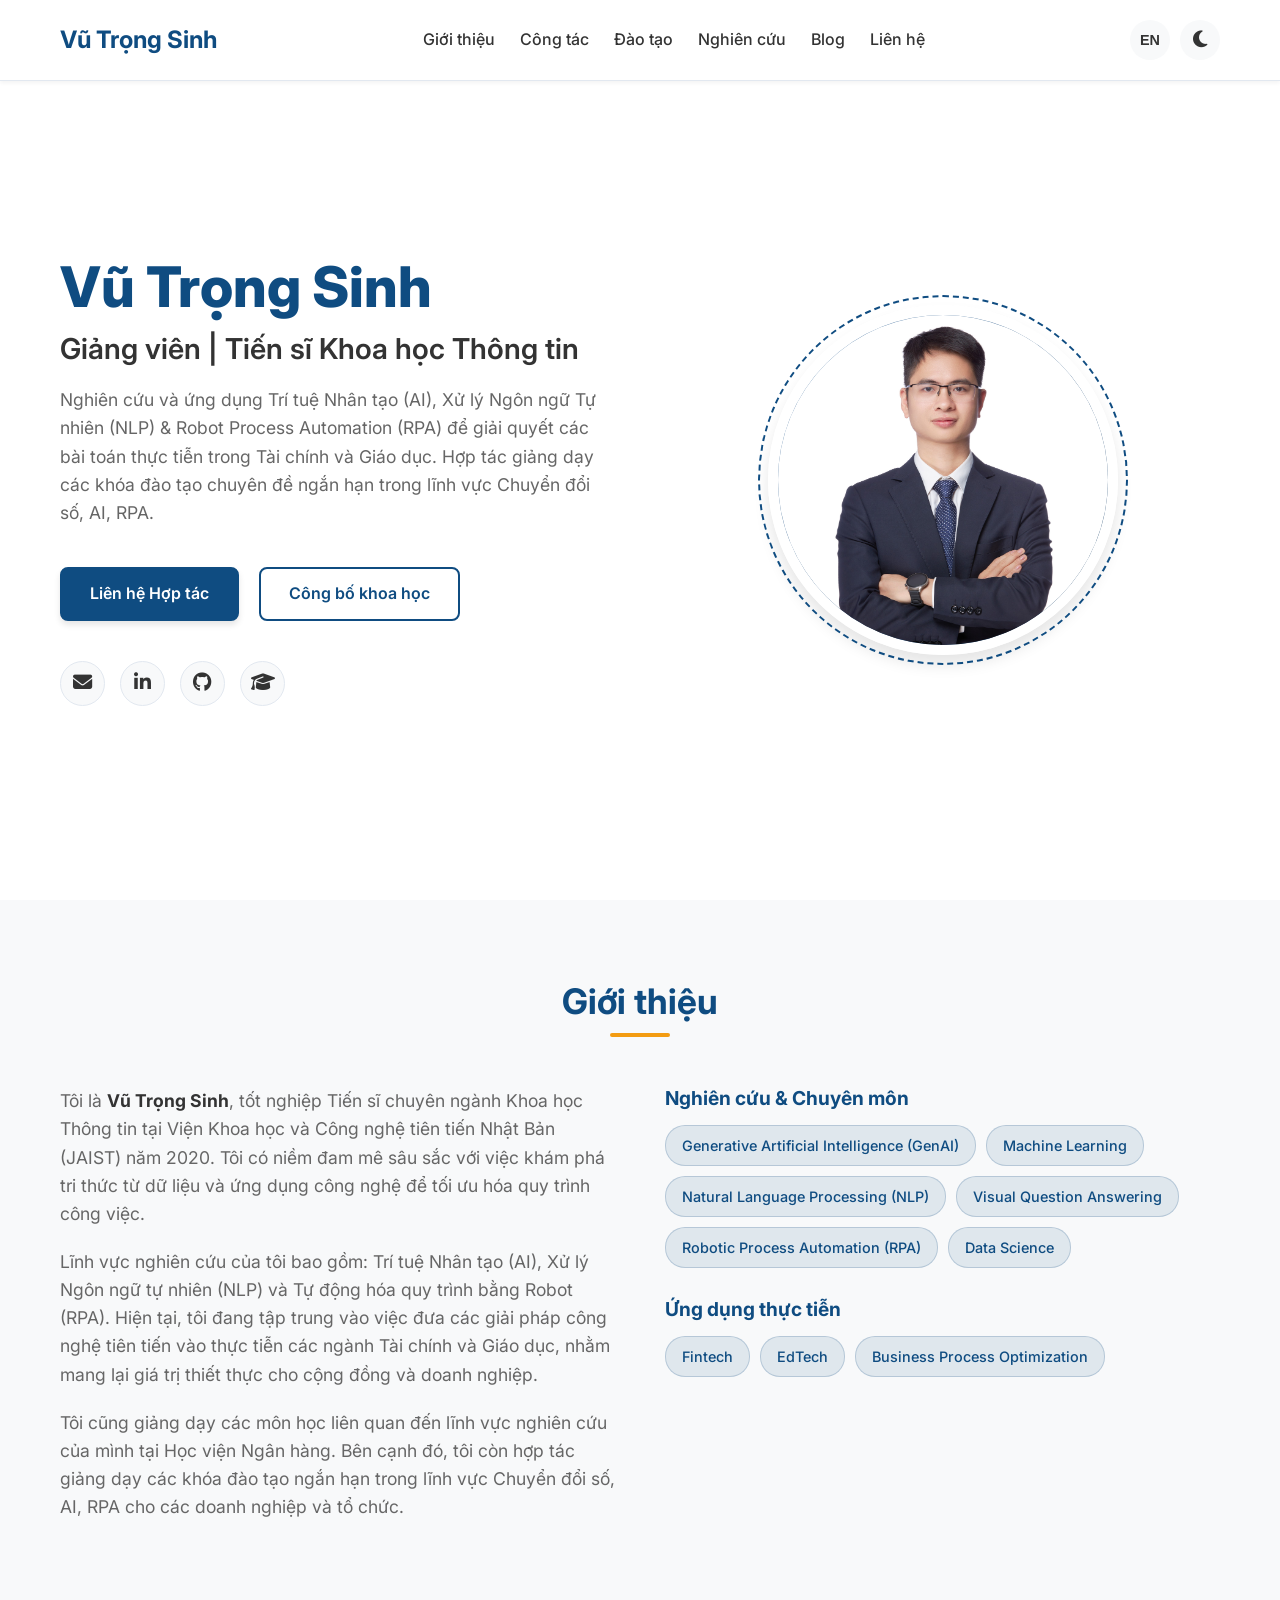
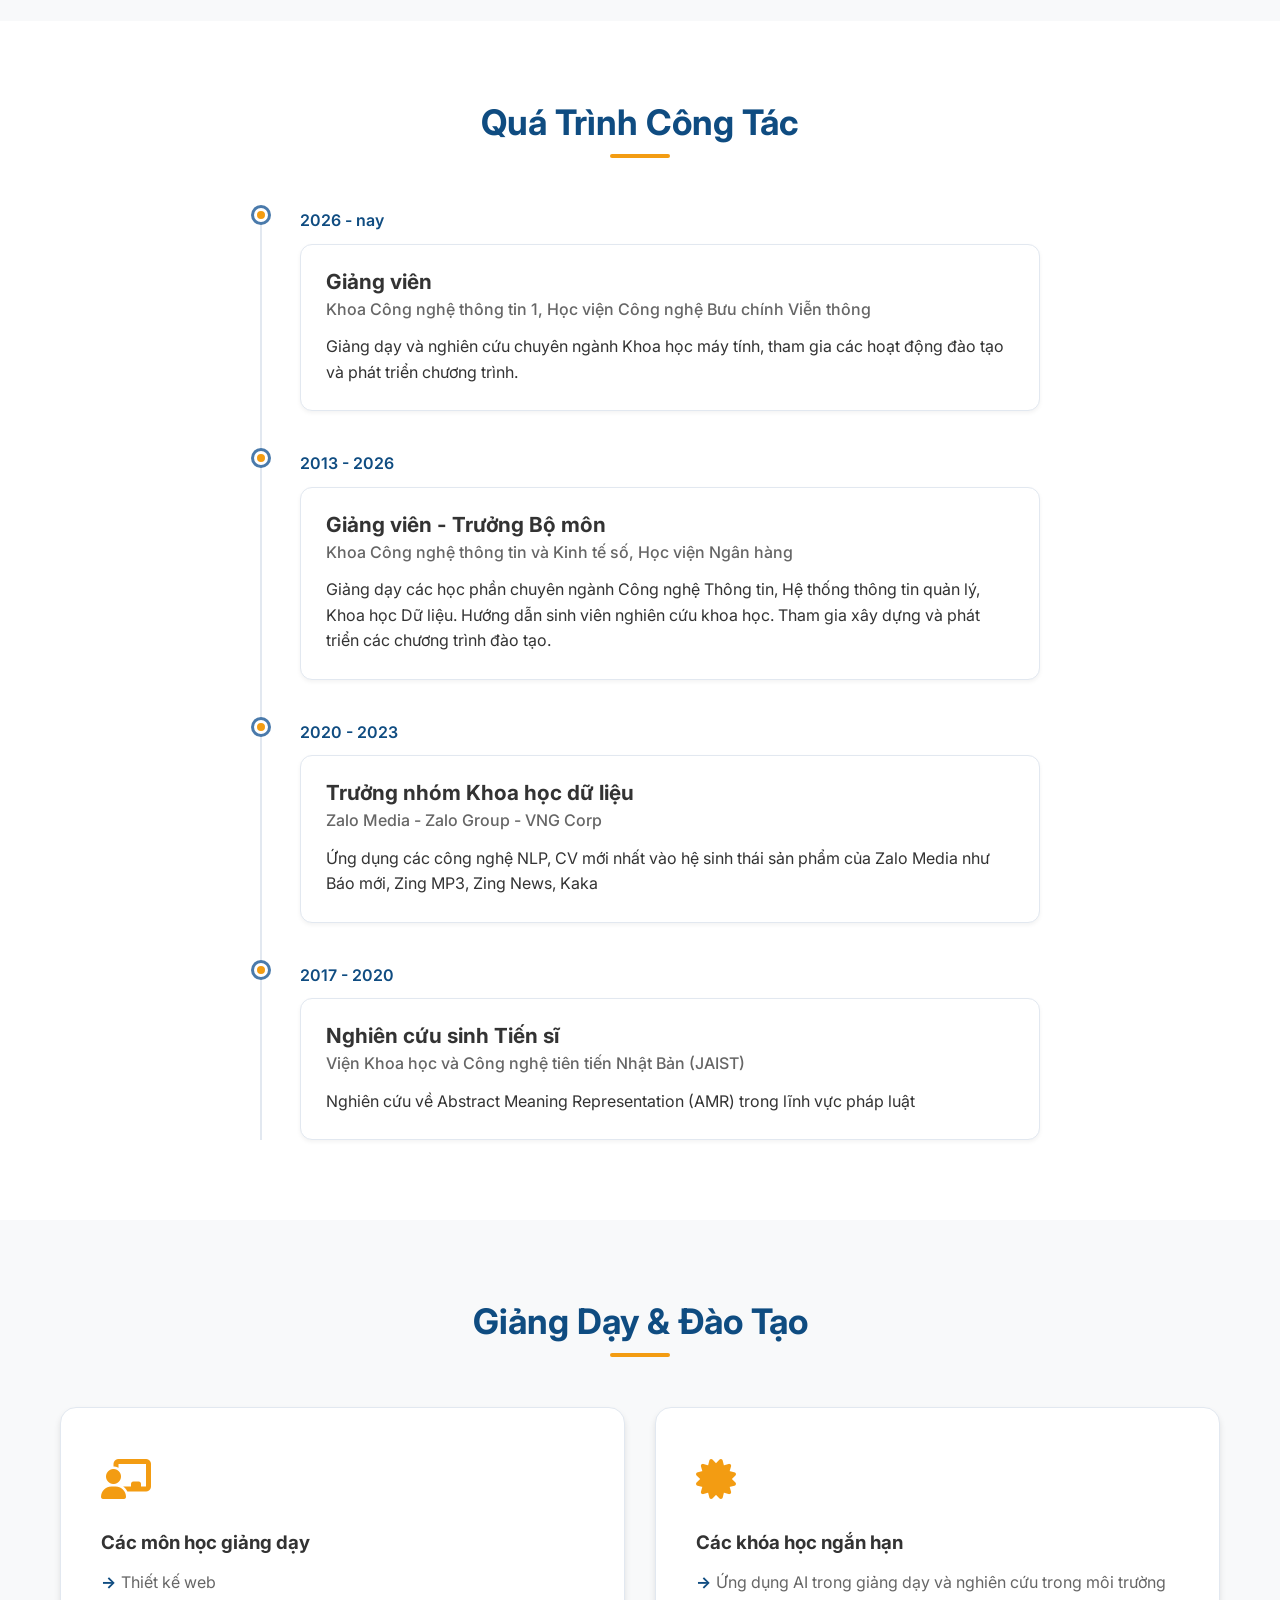
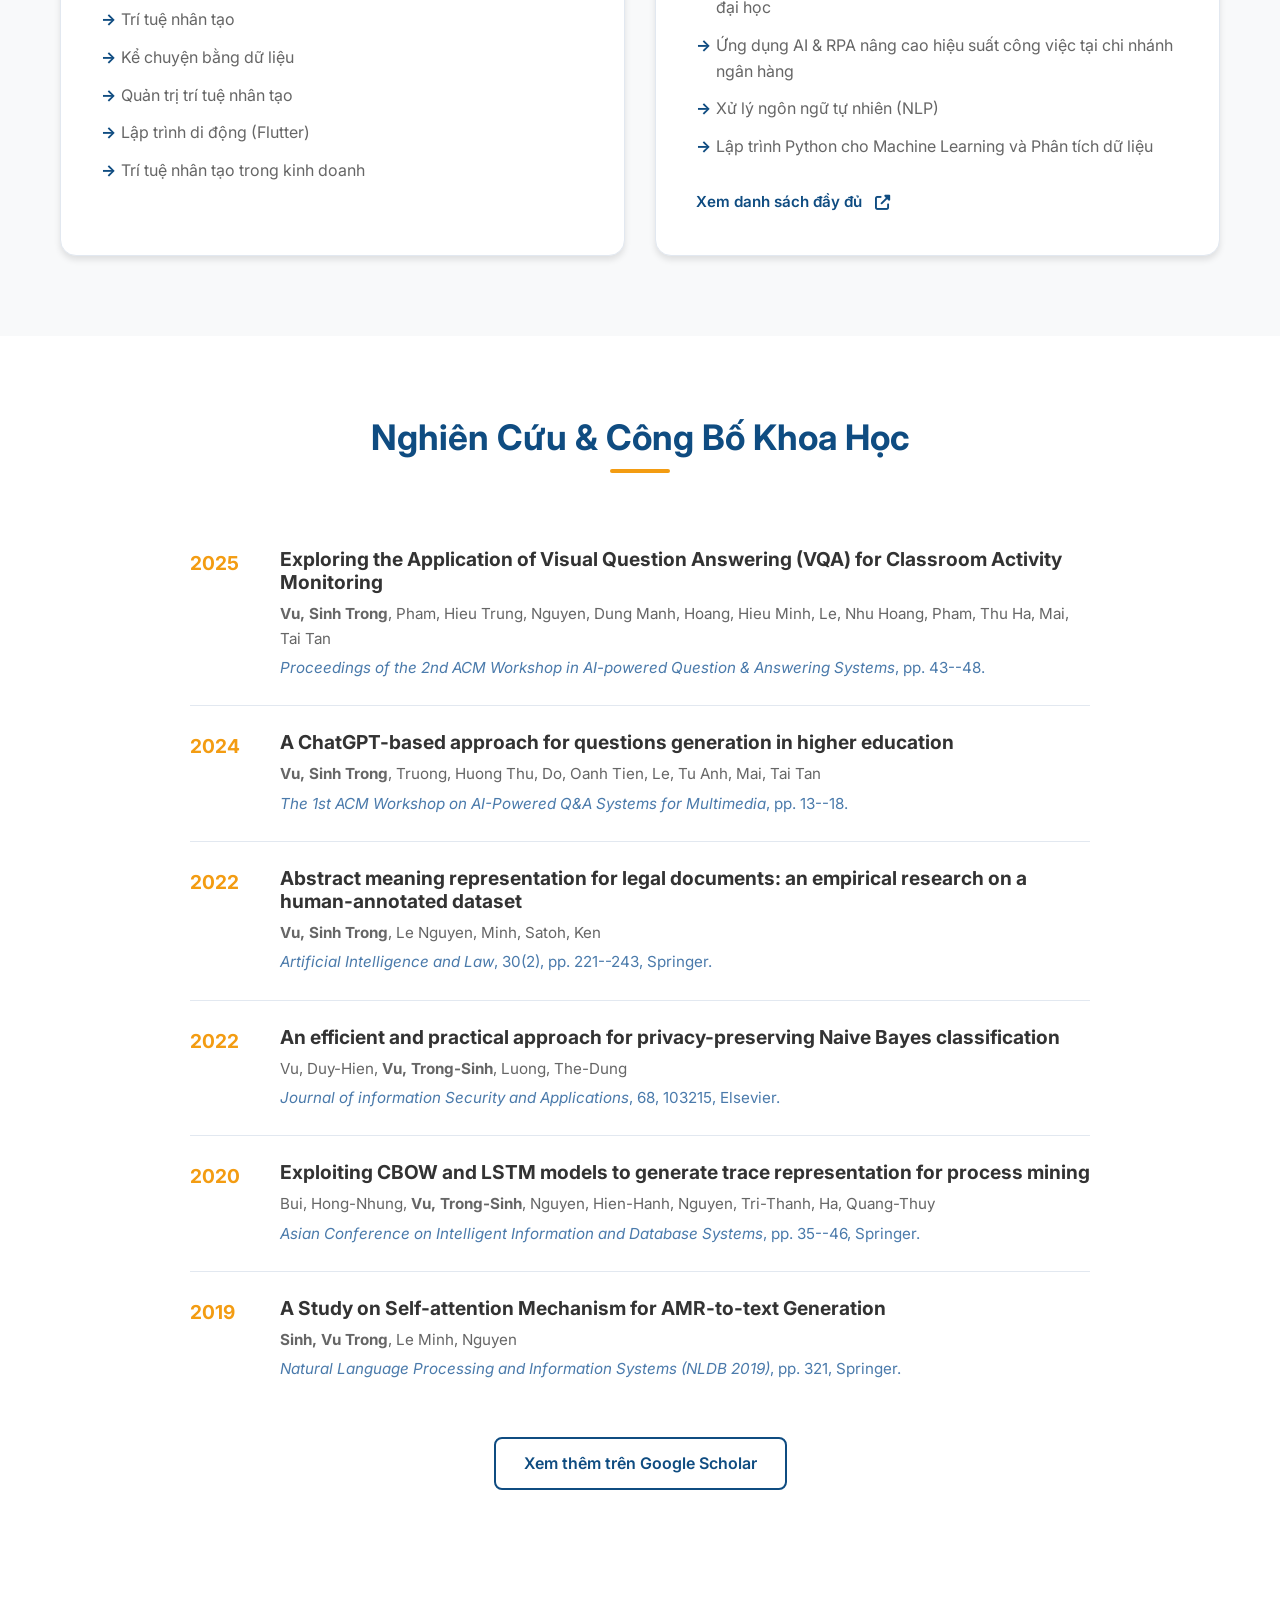
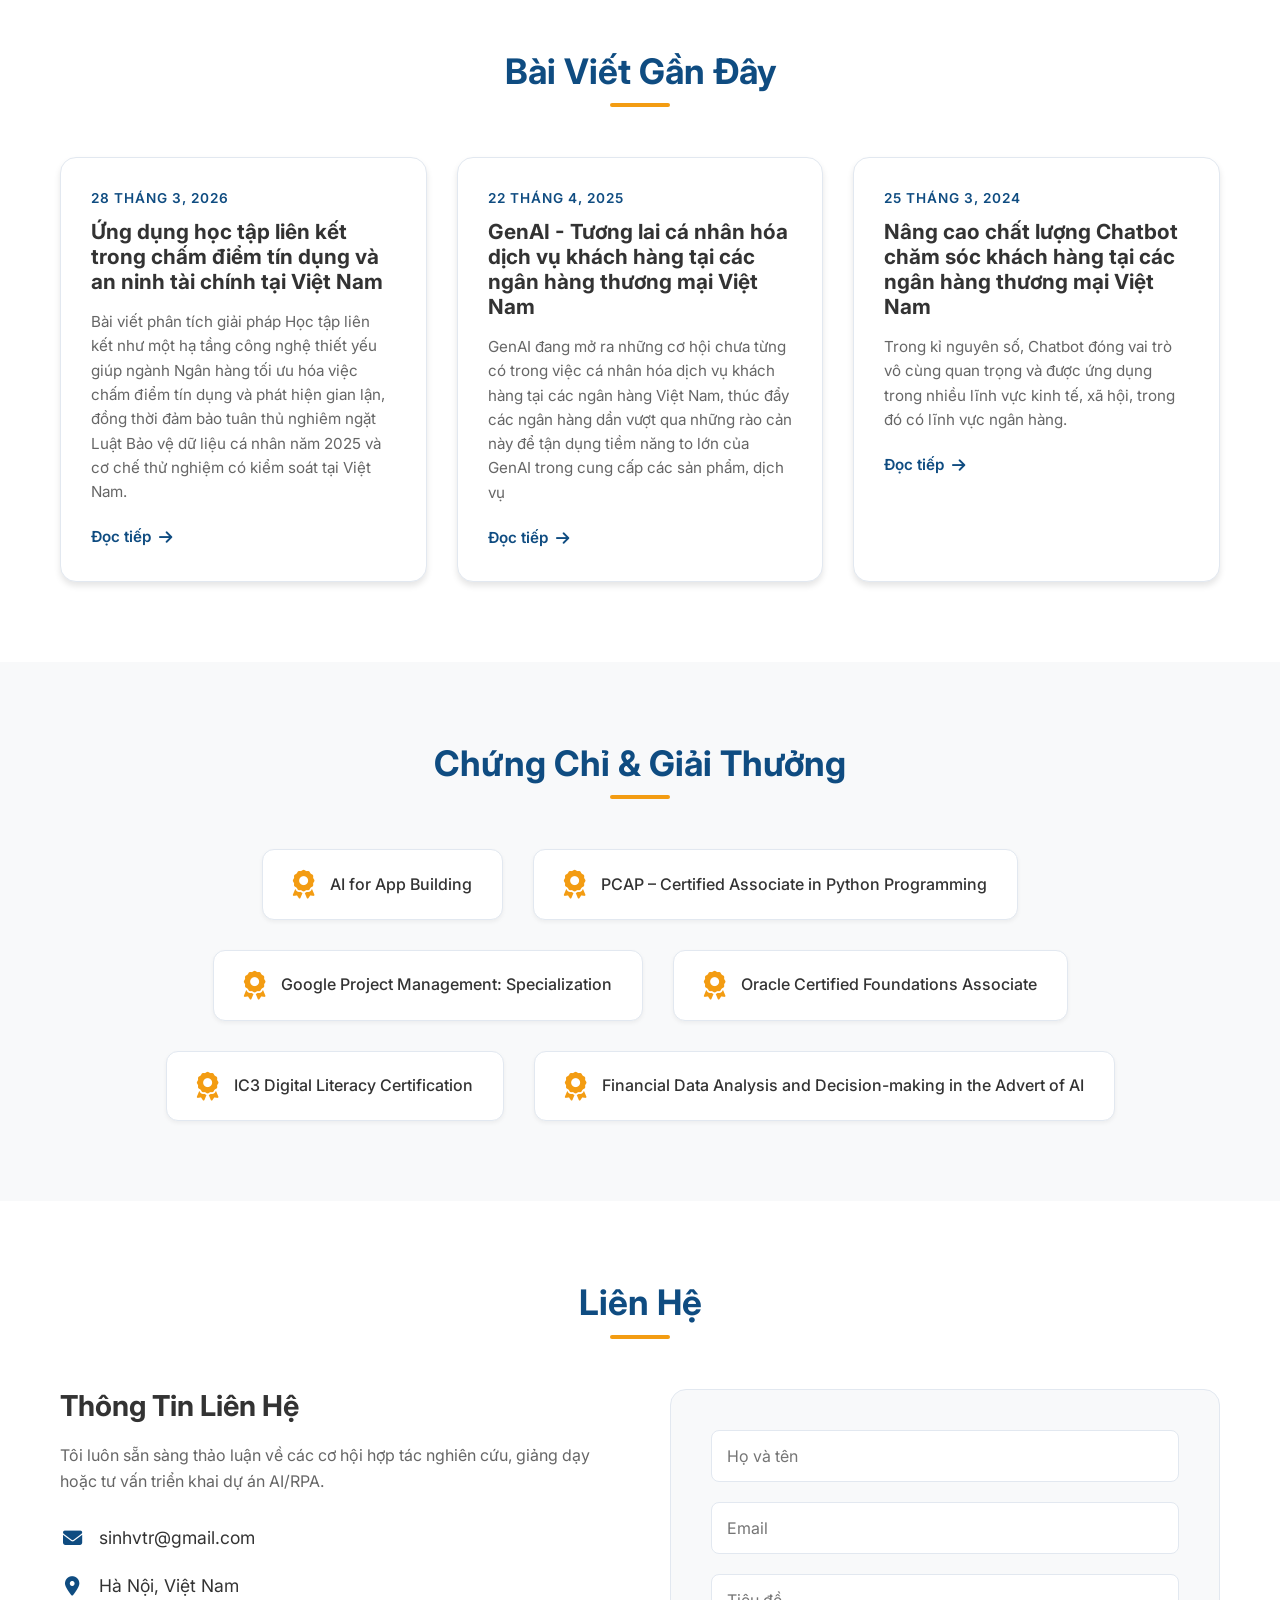
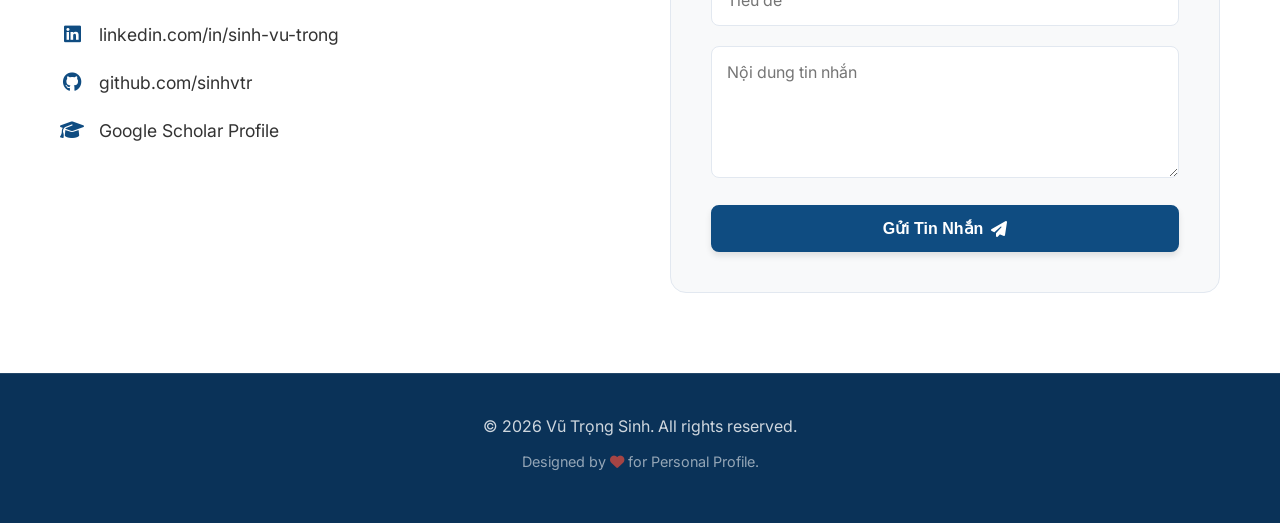
==== commit d131cc0f: "update qua trinh cong tac" ====
--- a/index.html
+++ b/index.html
@@ -15,6 +15,15 @@
     <link rel="stylesheet" href="https://cdnjs.cloudflare.com/ajax/libs/font-awesome/6.4.0/css/all.min.css">
     <!-- Custom CSS -->
     <link rel="stylesheet" href="style.css">
+    <!-- Google tag (gtag.js) -->
+    <script async src="https://www.googletagmanager.com/gtag/js?id=G-X07JNG365K"></script>
+    <script>
+        window.dataLayer = window.dataLayer || [];
+        function gtag() { dataLayer.push(arguments); }
+        gtag('js', new Date());
+
+        gtag('config', 'G-X07JNG365K');
+    </script>
 </head>
 
 <body>
@@ -130,12 +139,20 @@
             <div class="timeline reveal">
                 <div class="timeline-item">
                     <div class="timeline-dot"></div>
-                    <div class="timeline-date" data-i18n="exp_1_date">2013 - Hiện tại</div>
+                    <div class="timeline-date">2026 - nay</div>
                     <div class="timeline-content">
-                        <h3 data-i18n="exp_1_title">Giảng viên & Nghiên cứu viên</h3>
-                        <h4 data-i18n="exp_1_org">Đại học [Tên trường Đại học]</h4>
-                        <p data-i18n="exp_1_desc">Giảng dạy các học phần chuyên ngành Công nghệ Thông tin. Hướng dẫn
-                            sinh viên nghiên cứu khoa học. Tham gia và chủ trì các dự án nghiên cứu cấp trường/bộ.</p>
+                        <h3 data-i18n="exp_0_title">Giảng viên</h3>
+                        <h4 data-i18n="exp_0_org">Khoa Công nghệ thông tin 1, Học viện Công nghệ Bưu chính Viễn thông</h4>
+                        <p data-i18n="exp_0_desc">Giảng dạy và nghiên cứu chuyên ngành Khoa học máy tính, tham gia các hoạt động đào tạo và phát triển chương trình.</p>
+                    </div>
+                </div>
+                <div class="timeline-item">
+                    <div class="timeline-dot"></div>
+                    <div class="timeline-date">2013 - 2026</div>
+                    <div class="timeline-content">
+                        <h3 data-i18n="exp_1_title">Giảng viên - Trưởng bộ môn</h3>
+                        <h4 data-i18n="exp_1_org">Khoa Công nghệ thông tin và Kinh tế số, Học viện Ngân hàng</h4>
+                        <p data-i18n="exp_1_desc">Giảng dạy và nghiên cứu chuyên ngành Công nghệ thông tin, Hệ thống thông tin quản lý, quản lý và điều phối hoạt động của bộ môn, tham gia xây dựng chương trình đào tạo.</p>
                     </div>
                 </div>
                 <div class="timeline-item">
@@ -210,7 +227,8 @@
                 <div class="pub-item">
                     <div class="pub-year">2025</div>
                     <div class="pub-details">
-                        <h4><a href="#" data-i18n="pub_1_title">Exploring the Application of Visual Question Answering
+                        <h4><a href="https://dl.acm.org/doi/abs/10.1145/3746274.3760394"
+                                data-i18n="pub_1_title">Exploring the Application of Visual Question Answering
                                 (VQA) for Classroom Activity Monitoring</a></h4>
                         <p class="authors"><strong>Vu, Sinh Trong</strong>, Pham, Hieu Trung, Nguyen, Dung Manh, Hoang,
                             Hieu Minh, Le, Nhu Hoang, Pham, Thu Ha, Mai, Tai Tan</p>
@@ -222,7 +240,8 @@
                 <div class="pub-item">
                     <div class="pub-year">2024</div>
                     <div class="pub-details">
-                        <h4><a href="#" data-i18n="pub_2_title">A ChatGPT-based approach for questions generation in
+                        <h4><a href="https://dl.acm.org/doi/abs/10.1145/3643479.3662056" data-i18n="pub_2_title">A
+                                ChatGPT-based approach for questions generation in
                                 higher education</a></h4>
                         <p class="authors"><strong>Vu, Sinh Trong</strong>, Truong, Huong Thu, Do, Oanh Tien, Le, Tu
                             Anh, Mai, Tai Tan</p>
@@ -234,7 +253,8 @@
                 <div class="pub-item">
                     <div class="pub-year">2022</div>
                     <div class="pub-details">
-                        <h4><a href="#" data-i18n="pub_3_title">Abstract meaning representation for legal documents: an
+                        <h4><a href="https://link.springer.com/article/10.1007/s10506-021-09292-6"
+                                data-i18n="pub_3_title">Abstract meaning representation for legal documents: an
                                 empirical research on a human-annotated dataset</a></h4>
                         <p class="authors"><strong>Vu, Sinh Trong</strong>, Le Nguyen, Minh, Satoh, Ken</p>
                         <p class="journal" data-i18n="pub_3_journal"><em>Artificial Intelligence and Law</em>, 30(2),
@@ -245,7 +265,8 @@
                 <div class="pub-item">
                     <div class="pub-year">2022</div>
                     <div class="pub-details">
-                        <h4><a href="#" data-i18n="pub_4_title">An efficient and practical approach for
+                        <h4><a href="https://www.sciencedirect.com/science/article/abs/pii/S2214212622000916"
+                                data-i18n="pub_4_title">An efficient and practical approach for
                                 privacy-preserving Naive Bayes classification</a></h4>
                         <p class="authors">Vu, Duy-Hien, <strong>Vu, Trong-Sinh</strong>, Luong, The-Dung</p>
                         <p class="journal" data-i18n="pub_4_journal"><em>Journal of information Security and
@@ -256,7 +277,8 @@
                 <div class="pub-item">
                     <div class="pub-year">2020</div>
                     <div class="pub-details">
-                        <h4><a href="#" data-i18n="pub_5_title">Exploiting CBOW and LSTM models to generate trace
+                        <h4><a href="https://link.springer.com/chapter/10.1007/978-981-15-3380-8_4"
+                                data-i18n="pub_5_title">Exploiting CBOW and LSTM models to generate trace
                                 representation for process mining</a></h4>
                         <p class="authors">Bui, Hong-Nhung, <strong>Vu, Trong-Sinh</strong>, Nguyen, Hien-Hanh, Nguyen,
                             Tri-Thanh, Ha, Quang-Thuy</p>
@@ -268,7 +290,8 @@
                 <div class="pub-item">
                     <div class="pub-year">2019</div>
                     <div class="pub-details">
-                        <h4><a href="#" data-i18n="pub_6_title">A Study on Self-attention Mechanism for AMR-to-text
+                        <h4><a href="https://link.springer.com/chapter/10.1007/978-3-030-23281-8_27"
+                                data-i18n="pub_6_title">A Study on Self-attention Mechanism for AMR-to-text
                                 Generation</a></h4>
                         <p class="authors"><strong>Sinh, Vu Trong</strong>, Le Minh, Nguyen</p>
                         <p class="journal" data-i18n="pub_6_journal"><em>Natural Language Processing and Information
@@ -344,7 +367,7 @@
             <div class="grid-3-col">
                 <article class="blog-card reveal">
                     <div class="blog-date" data-i18n="blog_1_date">15 Tháng 5, 2024</div>
-                    <h3><a href="#" data-i18n="blog_1_title">Tương lai của RPA kết hợp với Generative AI</a></h3>
+                    <h3><a href="https://tapchinganhang.gov.vn/ung-dung-hoc-tap-lien-ket-trong-cham-diem-tin-dung-va-an-ninh-tai-chinh-tai-viet-nam-17103.html" data-i18n="blog_1_title">Tương lai của RPA kết hợp với Generative AI</a></h3>
                     <p data-i18n="blog_1_desc">Sự kết hợp giữa RPA truyền thống và các mô hình AI tạo sinh đang mở ra
                         một kỷ nguyên mới cho tự động hóa thông minh (Intelligent Automation)...</p>
                     <a href="https://tapchinganhang.gov.vn/ung-dung-hoc-tap-lien-ket-trong-cham-diem-tin-dung-va-an-ninh-tai-chinh-tai-viet-nam-17103.html"
@@ -353,7 +376,7 @@
                 </article>
                 <article class="blog-card reveal">
                     <div class="blog-date" data-i18n="blog_2_date">02 Tháng 4, 2024</div>
-                    <h3><a href="#" data-i18n="blog_2_title">Ứng dụng xử lý ngôn ngữ tự nhiên trong EdTech</a></h3>
+                    <h3><a href="https://tapchinganhang.gov.vn/genai-tuong-lai-ca-nhan-hoa-dich-vu-khach-hang-tai-cac-ngan-hang-thuong-mai-viet-nam-15887.html" data-i18n="blog_2_title">Ứng dụng xử lý ngôn ngữ tự nhiên trong EdTech</a></h3>
                     <p data-i18n="blog_2_desc">Công nghệ NLP có thể giúp chấm điểm tự động bài luận, cá nhân hóa lộ
                         trình học tập và tạo ra gia sư ảo thông minh...</p>
                     <a href="https://tapchinganhang.gov.vn/genai-tuong-lai-ca-nhan-hoa-dich-vu-khach-hang-tai-cac-ngan-hang-thuong-mai-viet-nam-15887.html"
@@ -362,7 +385,7 @@
                 </article>
                 <article class="blog-card reveal">
                     <div class="blog-date" data-i18n="blog_3_date">10 Tháng 1, 2024</div>
-                    <h3><a href="#" data-i18n="blog_3_title">Kinh nghiệm học tập và nghiên cứu ngành Khoa học Thông
+                    <h3><a href="https://tapchinganhang.gov.vn/nang-cao-chat-luong-chatbot-cham-soc-khach-hang-tai-cac-ngan-hang-thuong-mai-viet-nam-10533.html" data-i18n="blog_3_title">Kinh nghiệm học tập và nghiên cứu ngành Khoa học Thông
                             tin</a></h3>
                     <p data-i18n="blog_3_desc">Chia sẻ hành trình từ một sinh viên đến khi hoàn thành luận án Tiến sĩ,
                         cùng những lời khuyên cho các bạn trẻ đam mê nghiên cứu khoa học...</p>
@@ -485,4 +508,4 @@
     <script src="script.js"></script>
 </body>
 
-</html>+</html>
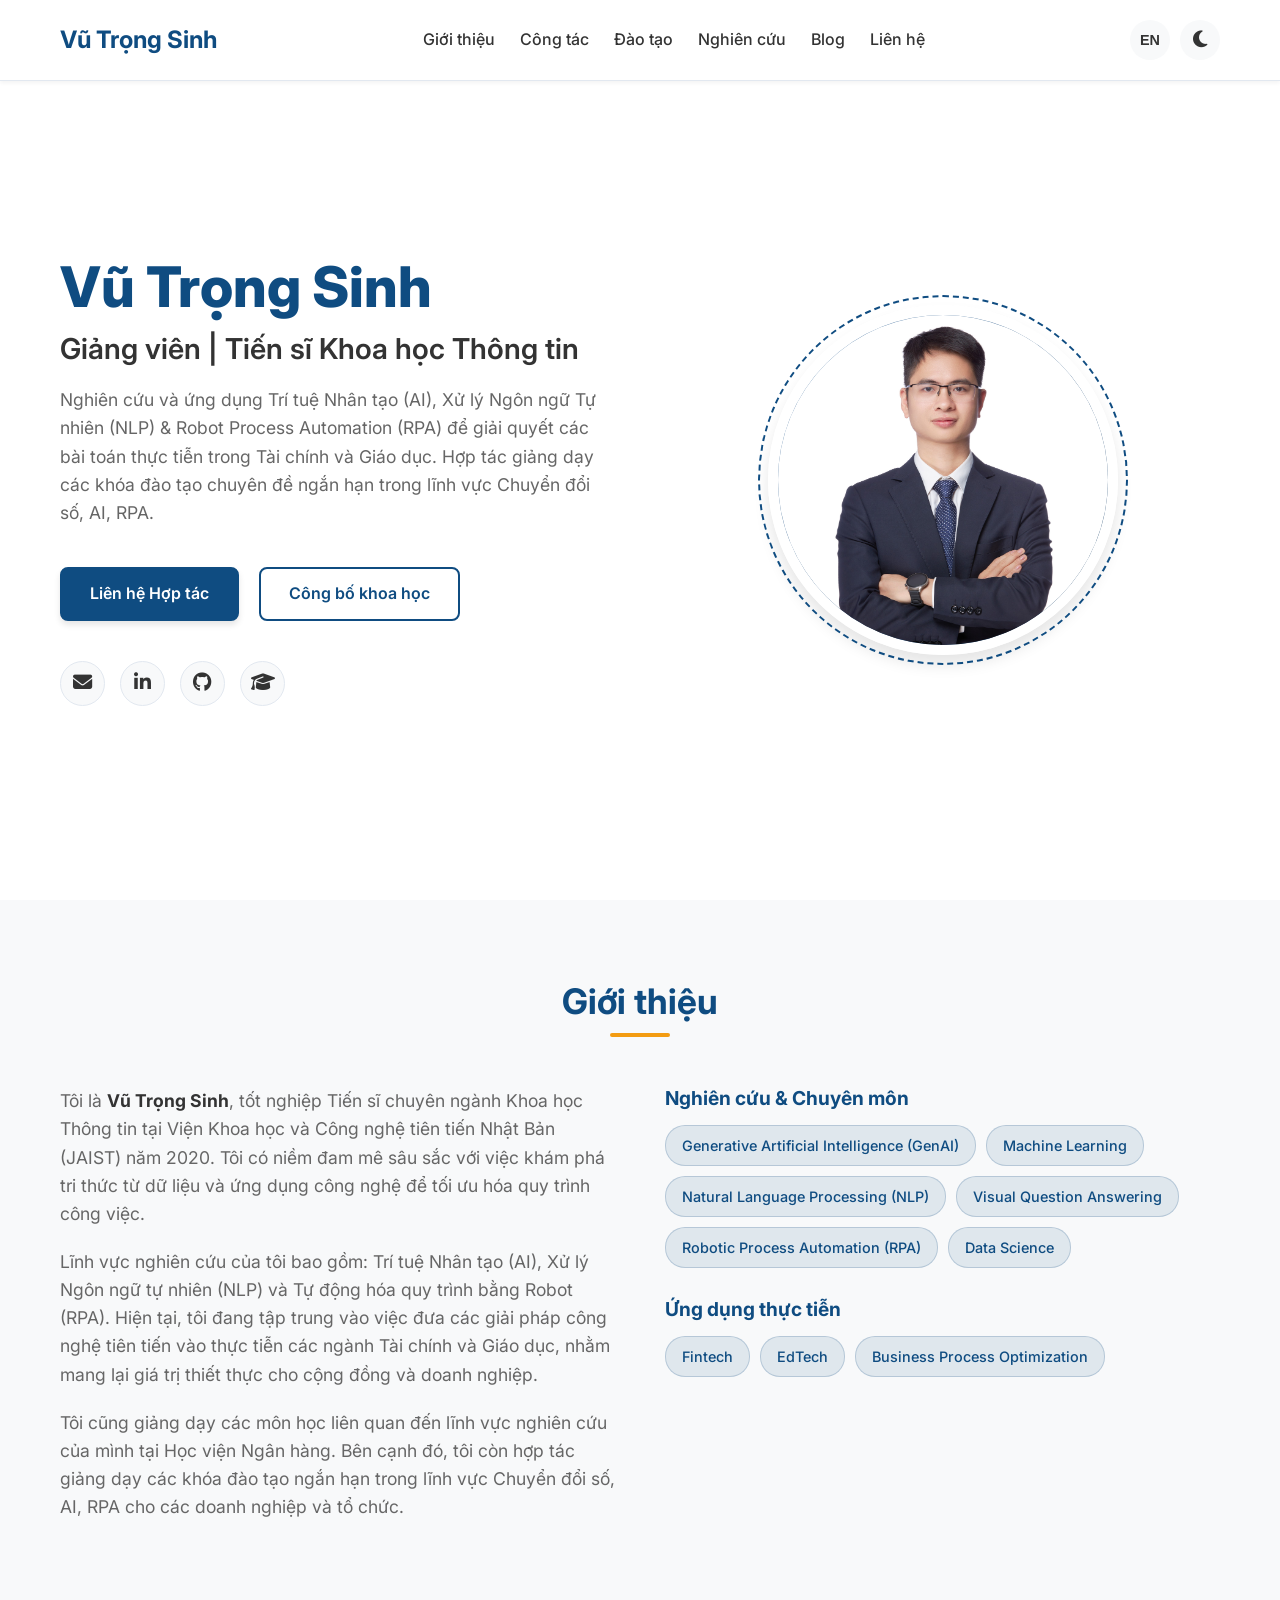
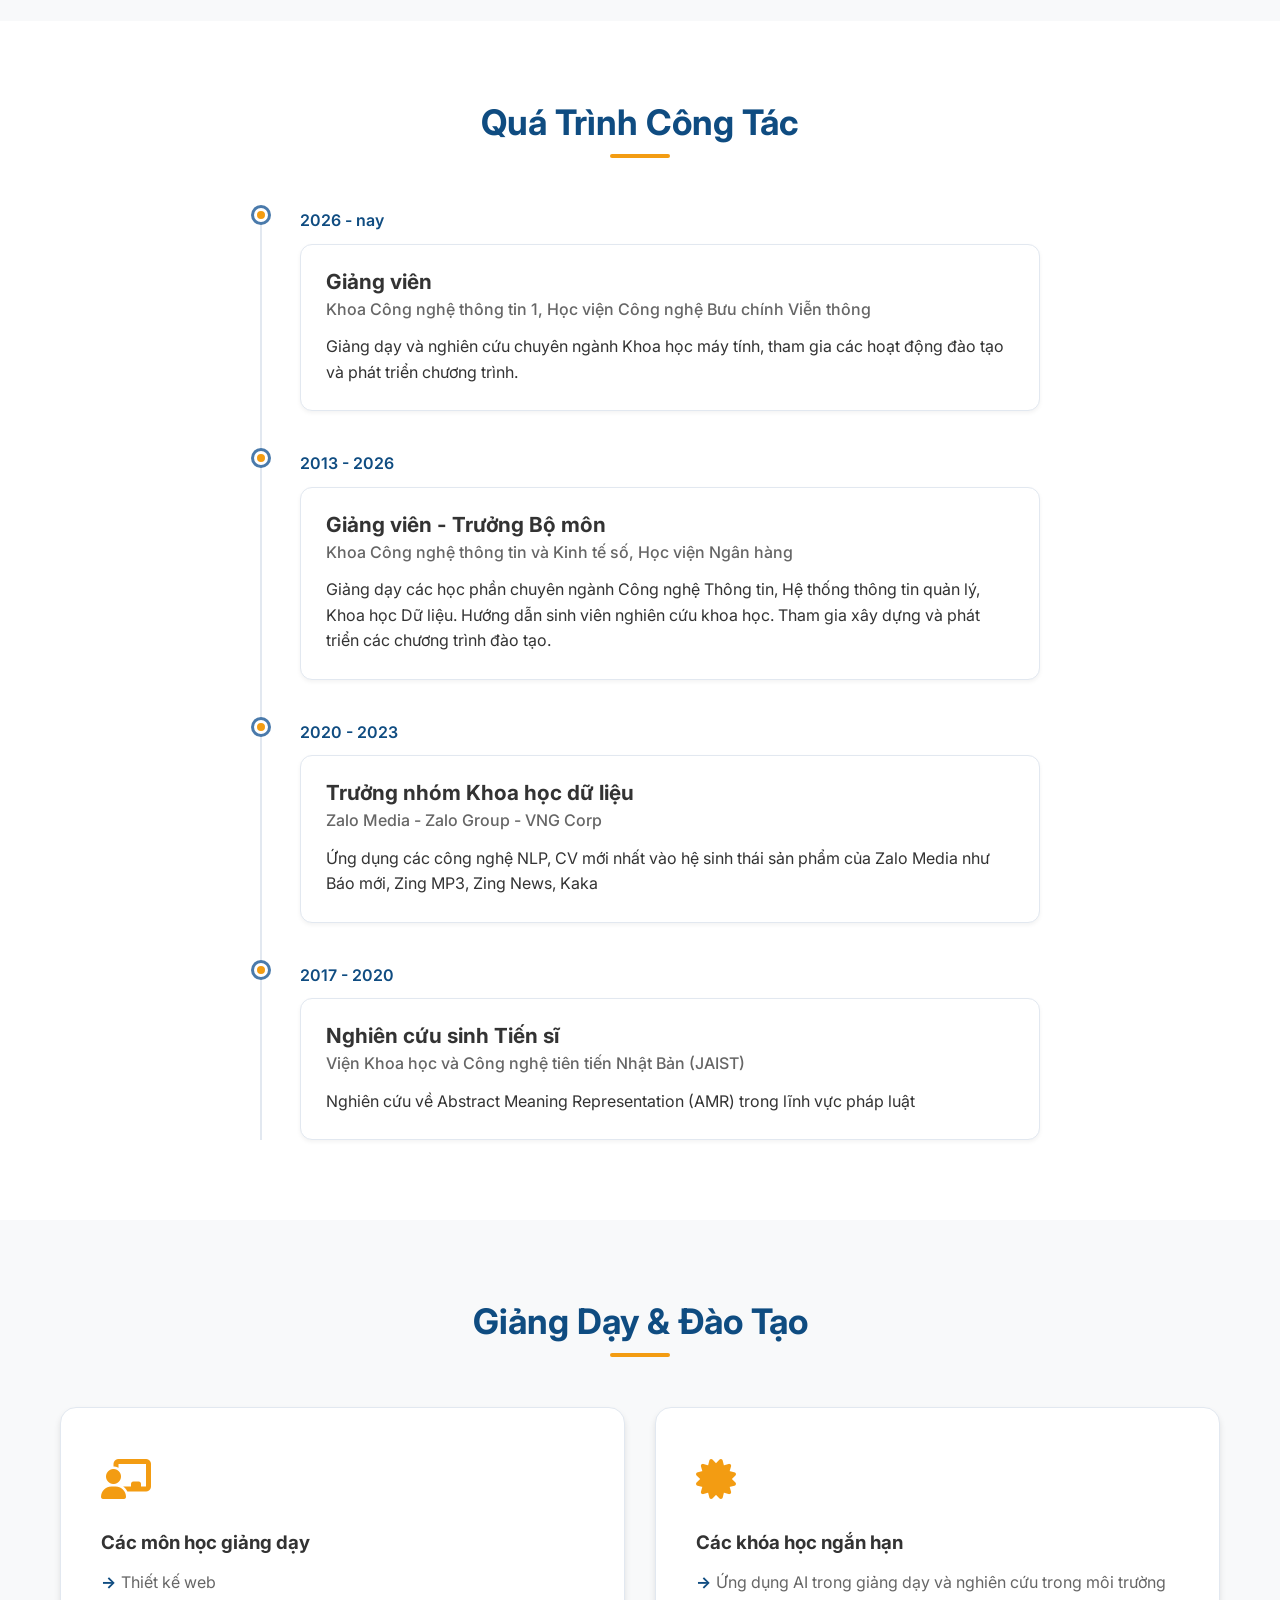
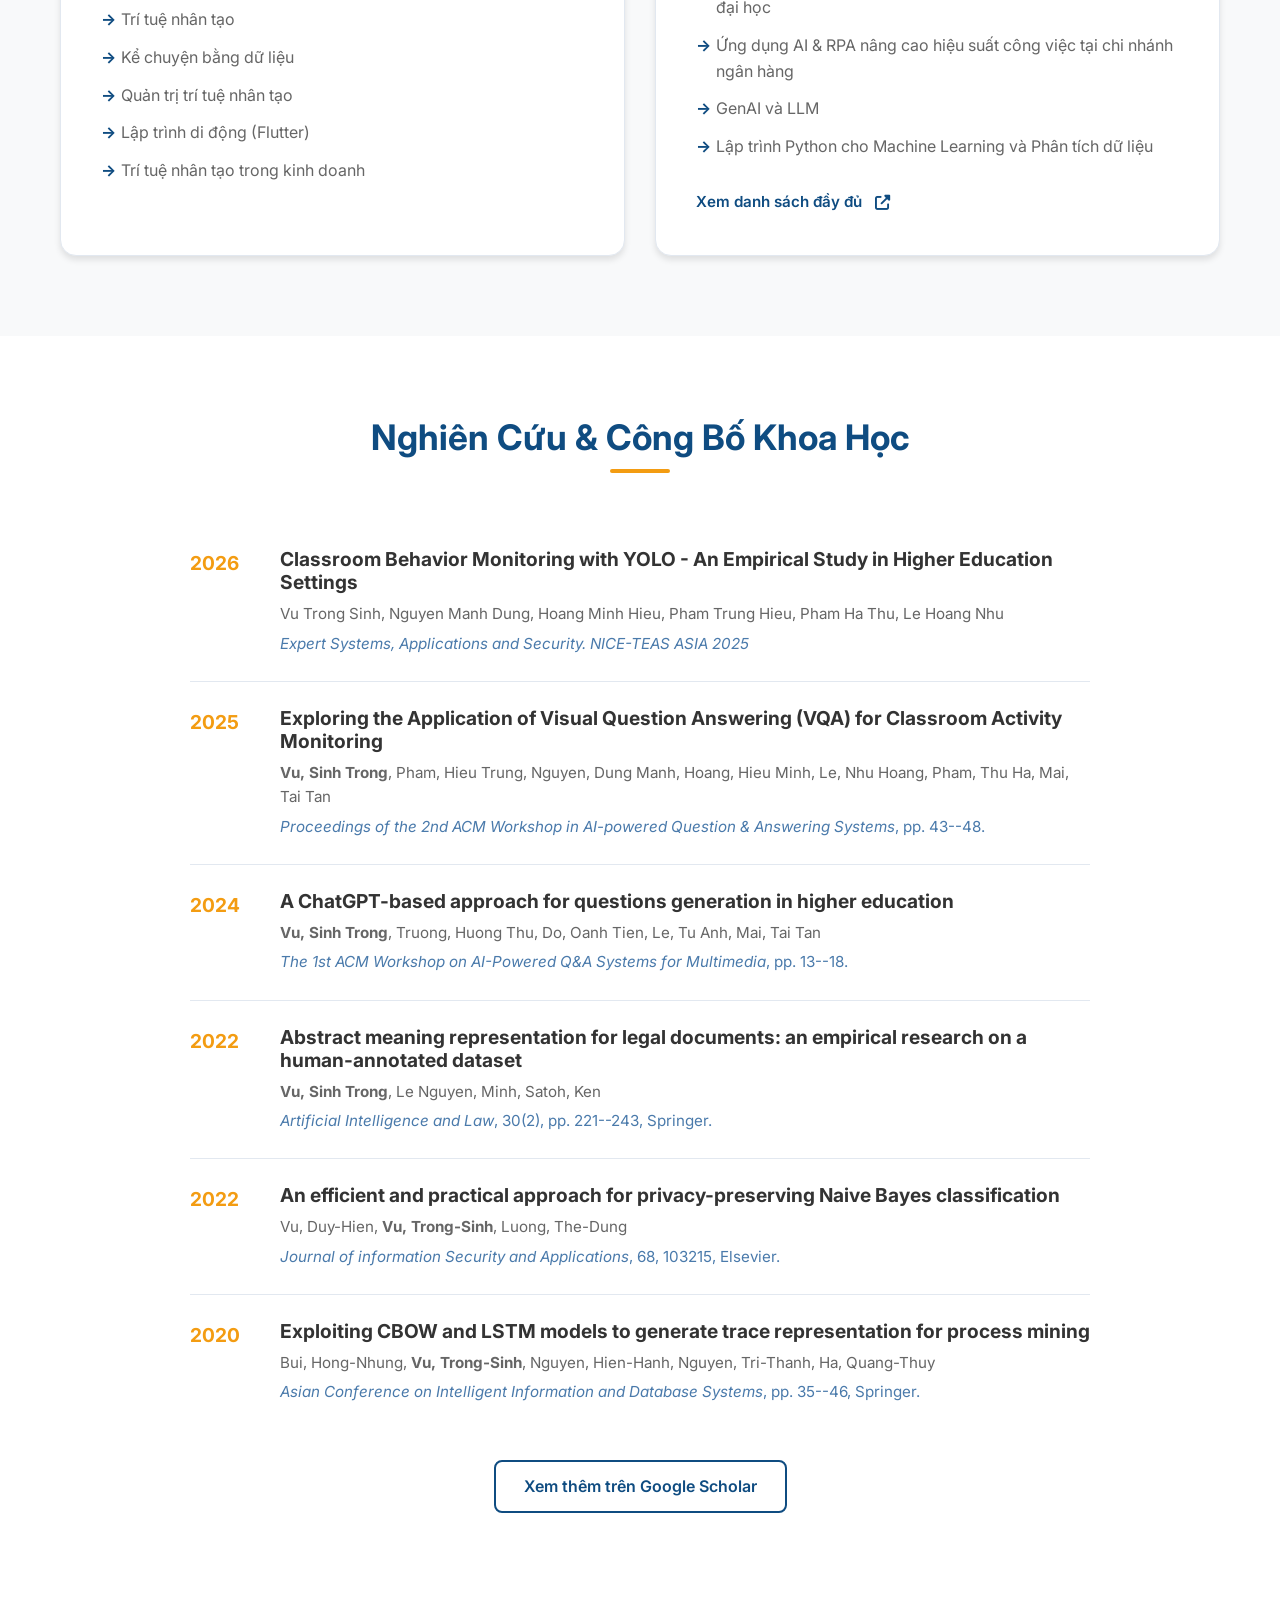
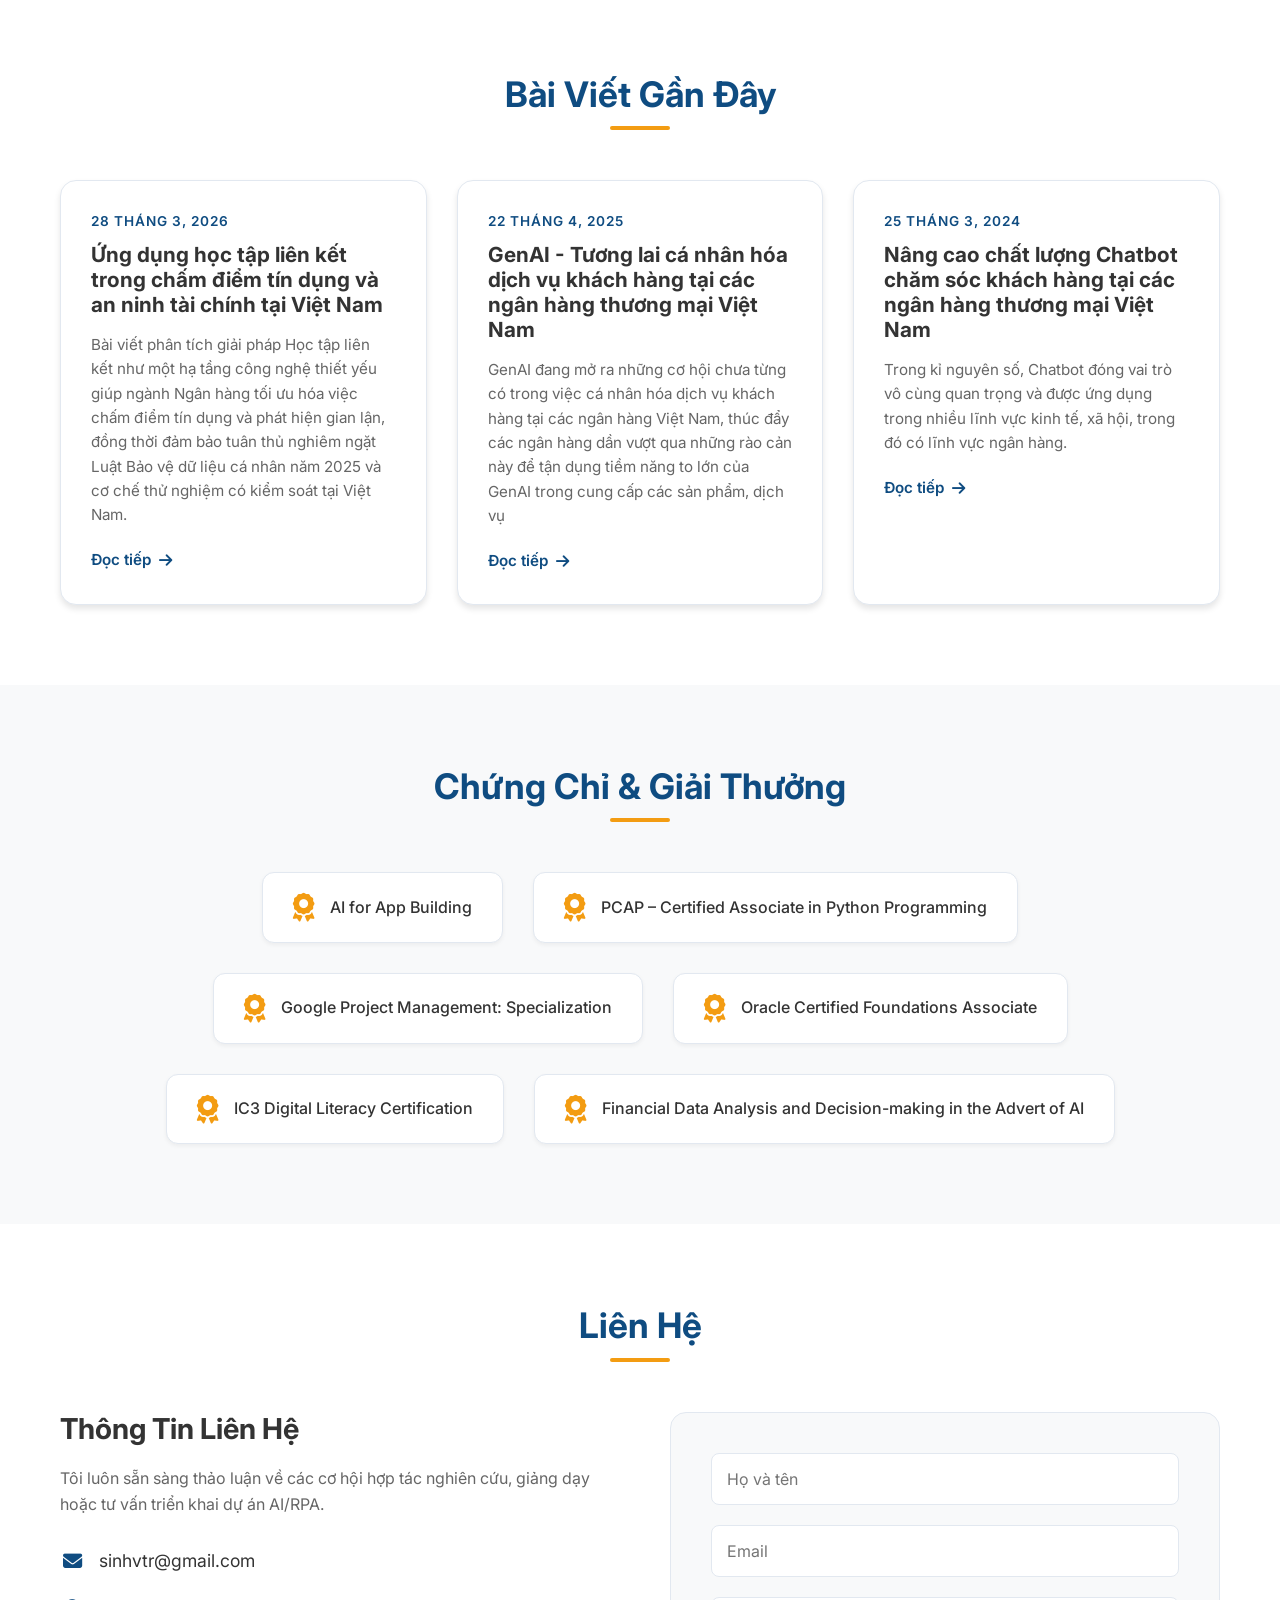
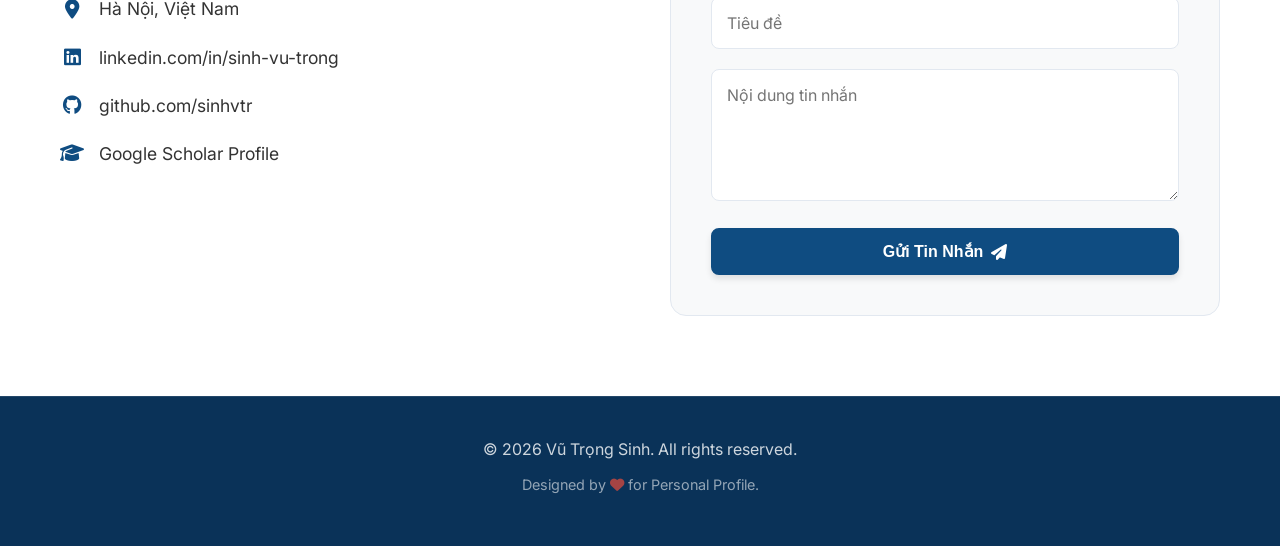
==== commit 5c3f1a08: "bo sung publication 2026 va course moi" ====
--- a/index.html
+++ b/index.html
@@ -225,6 +225,16 @@
             <div class="publications-list reveal">
                 <!-- Publication Item 1 -->
                 <div class="pub-item">
+                    <div class="pub-year">2026</div>
+                    <div class="pub-details">
+                        <h4><a href="https://link.springer.com/chapter/10.1007/978-3-032-26927-0_34"
+                                data-i18n="pub_6_title">Classroom Behavior Monitoring with YOLO - An Empirical Study in Higher Education Settings</a></h4>
+                        <p class="authors">Vu Trong Sinh, Nguyen Manh Dung, Hoang Minh Hieu, Pham Trung Hieu, Pham Ha Thu, Le Hoang Nhu</p>
+                        <p class="journal" data-i18n="pub_6_journal"><em>Expert Systems, Applications and Security. NICE-TEAS ASIA 2025</em></p>
+                    </div>
+                </div>
+                <!-- Publication Item 2 -->
+                <div class="pub-item">
                     <div class="pub-year">2025</div>
                     <div class="pub-details">
                         <h4><a href="https://dl.acm.org/doi/abs/10.1145/3746274.3760394"
@@ -236,7 +246,7 @@
                                 AI-powered Question & Answering Systems</em>, pp. 43--48.</p>
                     </div>
                 </div>
-                <!-- Publication Item 2 -->
+                <!-- Publication Item 3 -->
                 <div class="pub-item">
                     <div class="pub-year">2024</div>
                     <div class="pub-details">
@@ -249,7 +259,7 @@
                                 for Multimedia</em>, pp. 13--18.</p>
                     </div>
                 </div>
-                <!-- Publication Item 3 -->
+                <!-- Publication Item 4 -->
                 <div class="pub-item">
                     <div class="pub-year">2022</div>
                     <div class="pub-details">
@@ -261,7 +271,7 @@
                             pp. 221--243, Springer.</p>
                     </div>
                 </div>
-                <!-- Publication Item 4 -->
+                <!-- Publication Item 5 -->
                 <div class="pub-item">
                     <div class="pub-year">2022</div>
                     <div class="pub-details">
@@ -273,7 +283,7 @@
                                 Applications</em>, 68, 103215, Elsevier.</p>
                     </div>
                 </div>
-                <!-- Publication Item 5 -->
+                <!-- Publication Item 6 -->
                 <div class="pub-item">
                     <div class="pub-year">2020</div>
                     <div class="pub-details">
@@ -284,18 +294,6 @@
                             Tri-Thanh, Ha, Quang-Thuy</p>
                         <p class="journal" data-i18n="pub_5_journal"><em>Asian Conference on Intelligent Information and
                                 Database Systems</em>, pp. 35--46, Springer.</p>
-                    </div>
-                </div>
-                <!-- Publication Item 6 -->
-                <div class="pub-item">
-                    <div class="pub-year">2019</div>
-                    <div class="pub-details">
-                        <h4><a href="https://link.springer.com/chapter/10.1007/978-3-030-23281-8_27"
-                                data-i18n="pub_6_title">A Study on Self-attention Mechanism for AMR-to-text
-                                Generation</a></h4>
-                        <p class="authors"><strong>Sinh, Vu Trong</strong>, Le Minh, Nguyen</p>
-                        <p class="journal" data-i18n="pub_6_journal"><em>Natural Language Processing and Information
-                                Systems (NLDB 2019)</em>, pp. 321, Springer.</p>
                     </div>
                 </div>
             </div>
